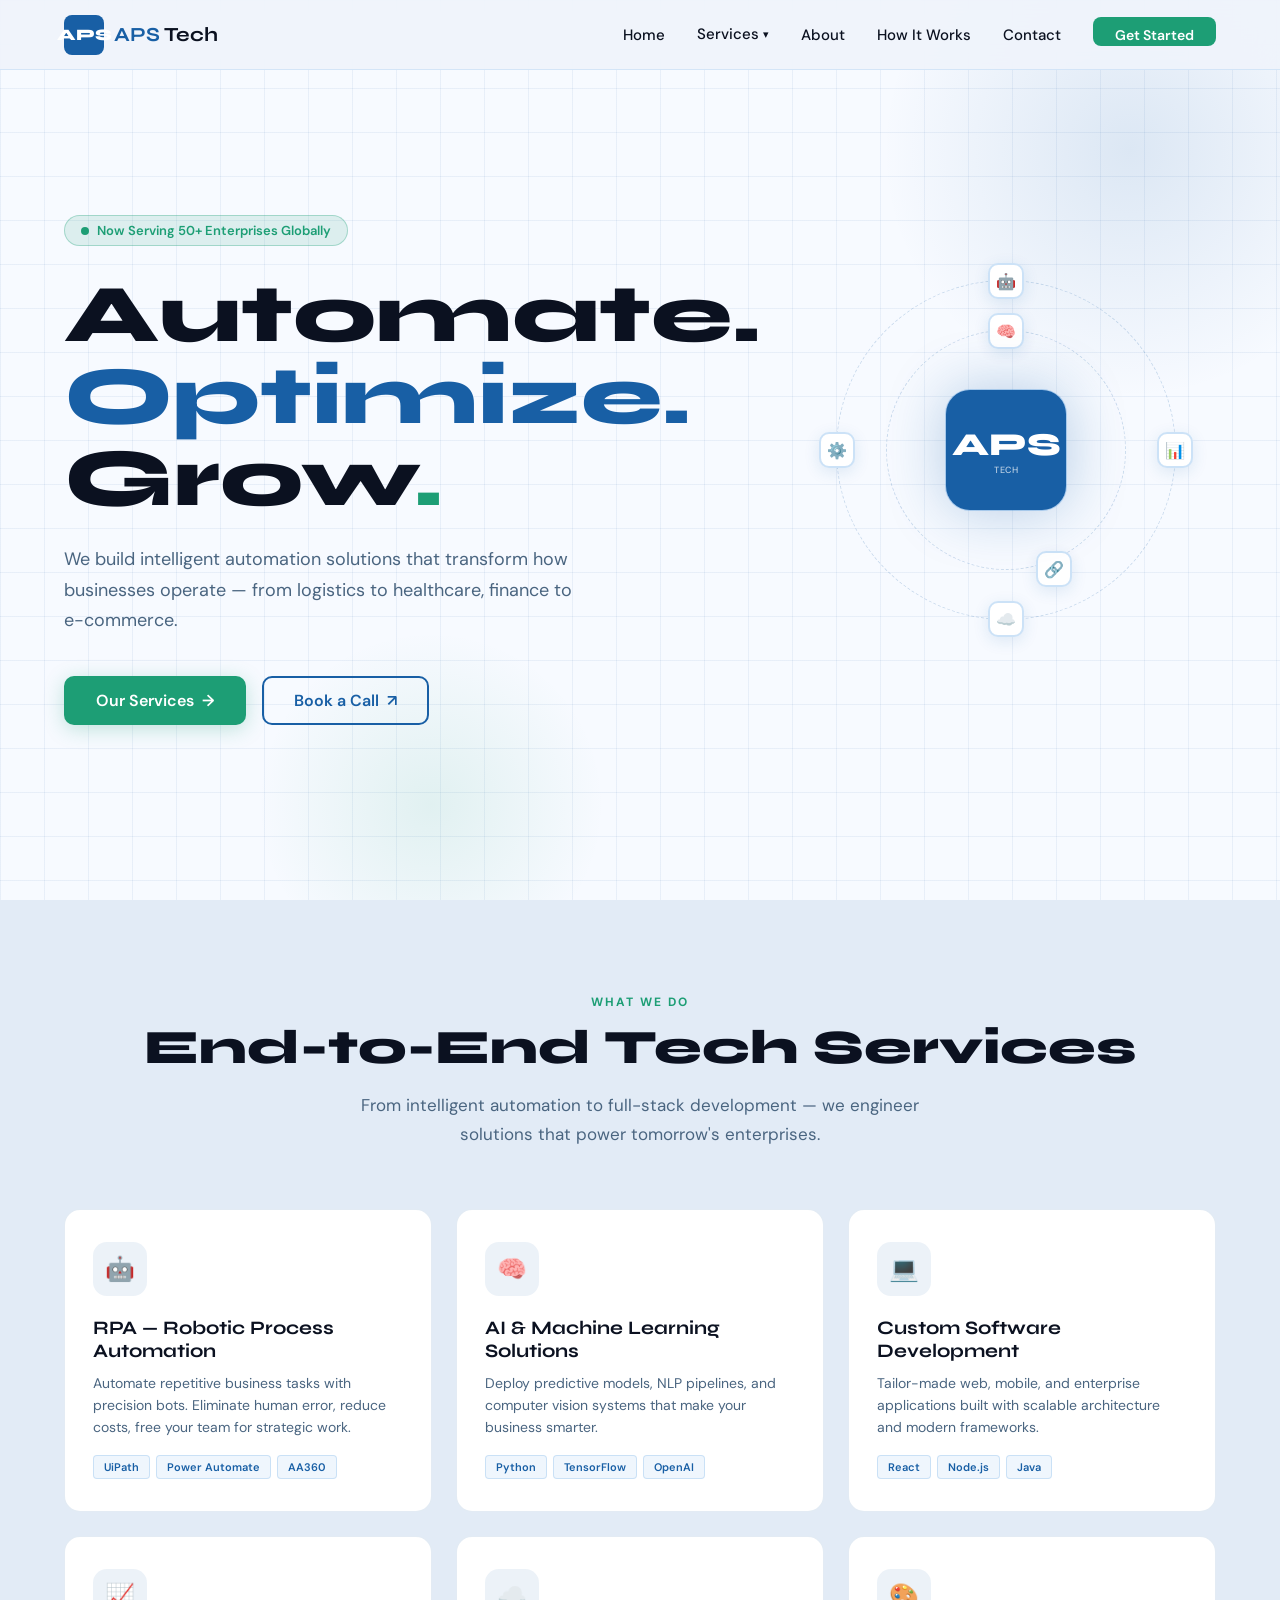
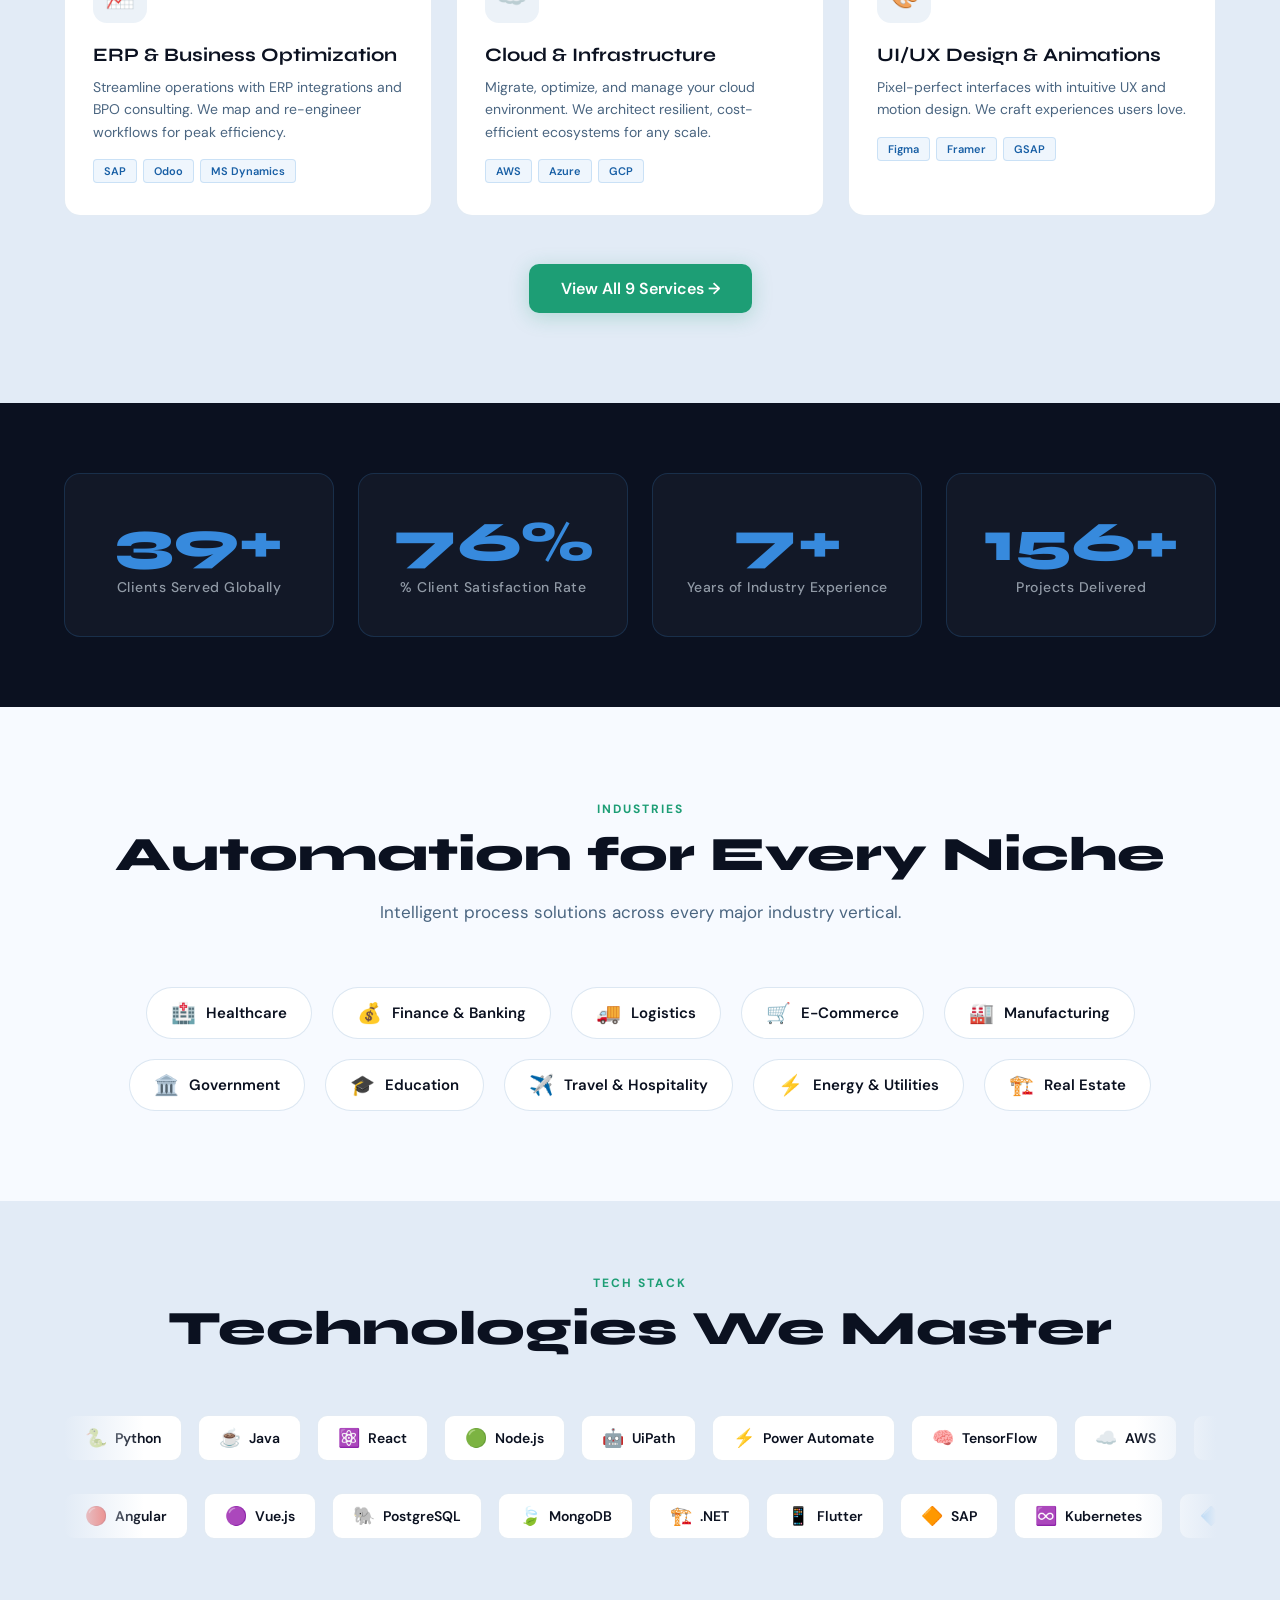
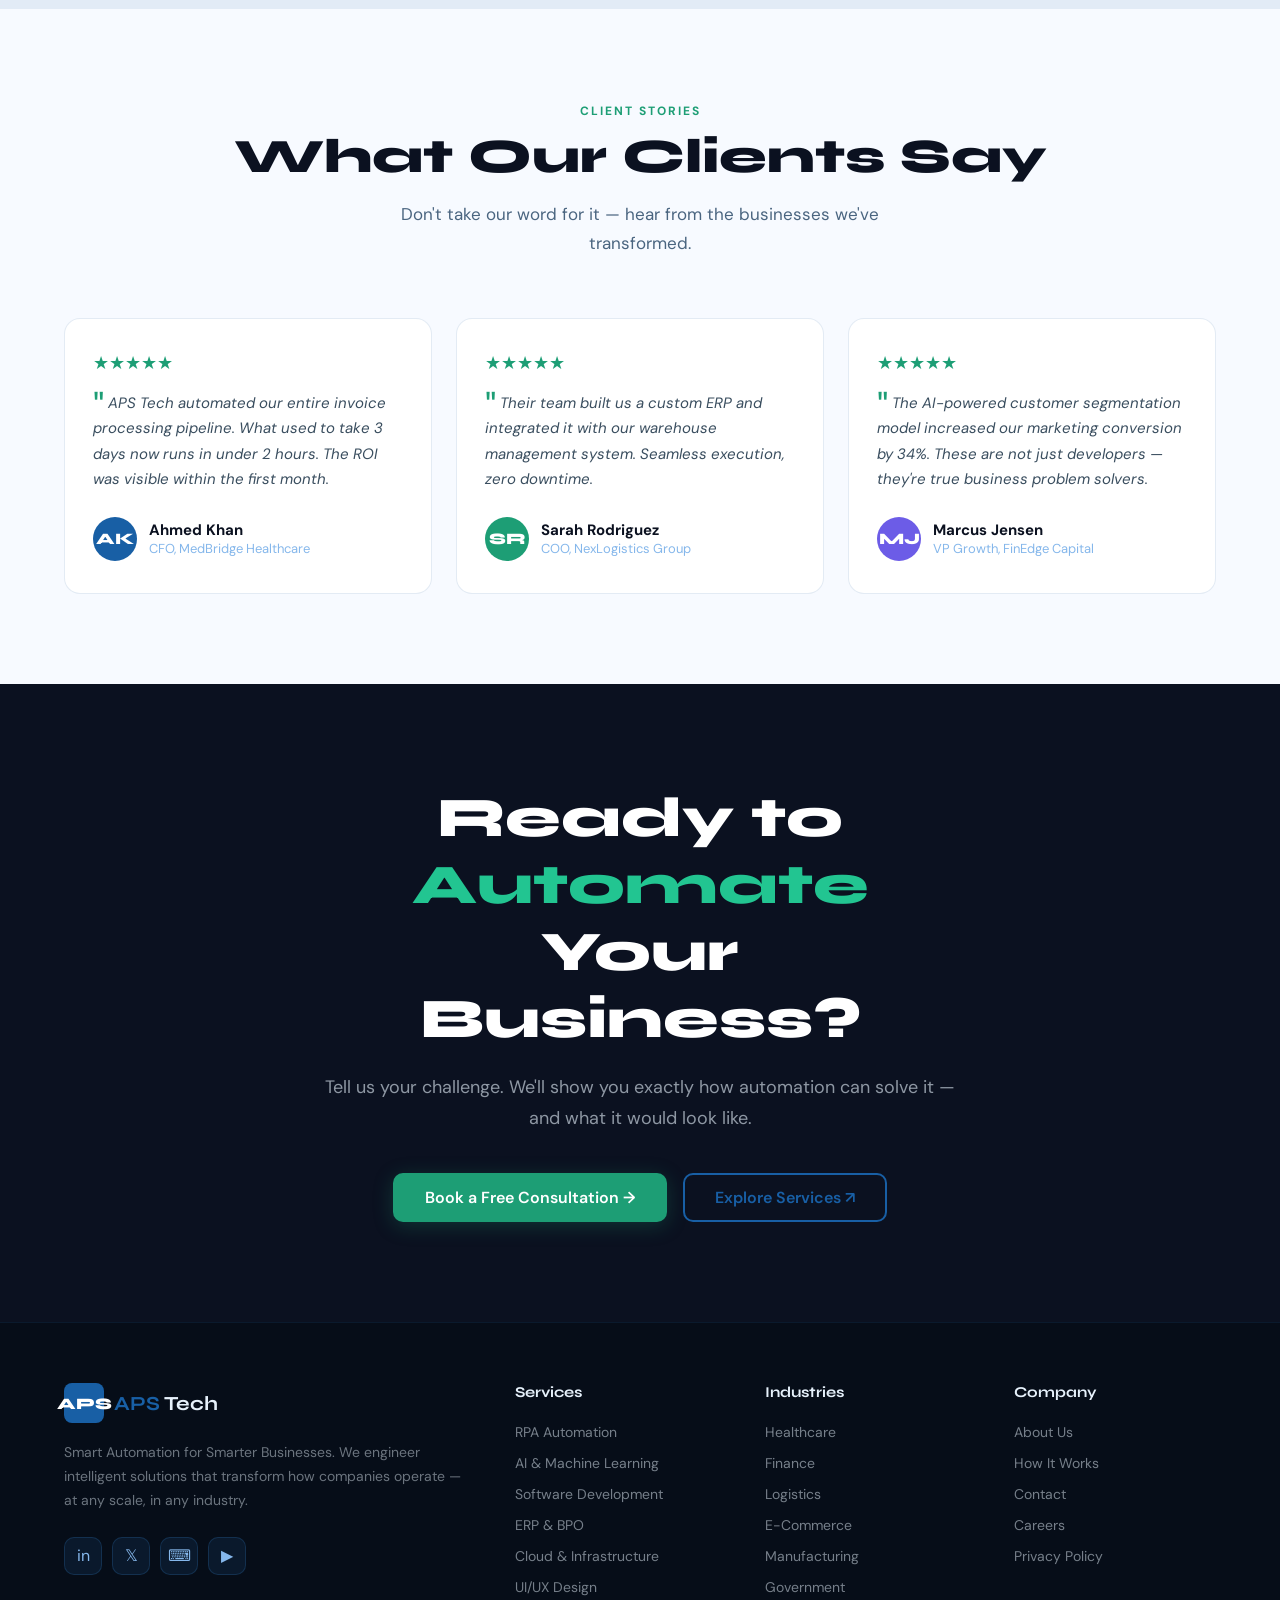
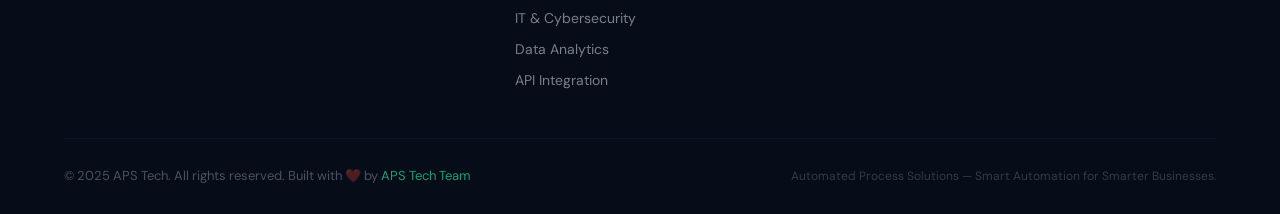
==== index.html @ 6a46b892 "Initial website upload" ====
<!DOCTYPE html>
<html lang="en">
<head>
  <meta charset="UTF-8">
  <link rel="icon" type="image/svg+xml" href="favicon.svg">
  <link rel="alternate icon" type="image/x-icon" href="favicon.ico">
  <meta name="viewport" content="width=device-width, initial-scale=1.0">
  <title>APS Tech — Automated Process Solutions</title>
  <link rel="stylesheet" href="assets/css/global.css">
  <style>
    /* ===== HOME-SPECIFIC STYLES ===== */
    #home {
      min-height: 100vh;
      display: flex; align-items: center;
      padding: 100px 5% 60px;
      position: relative; overflow: hidden;
      background: var(--bg3);
    }
    .hero-grid-bg {
      position: absolute; inset: 0;
      background-image:
        linear-gradient(rgba(24,95,165,0.07) 1px, transparent 1px),
        linear-gradient(90deg, rgba(24,95,165,0.07) 1px, transparent 1px);
      background-size: 44px 44px;
      animation: gridShift 20s linear infinite;
    }
    @keyframes gridShift {
      0% { background-position: 0 0; }
      100% { background-position: 44px 44px; }
    }
    .hero-glow {
      position: absolute; width: 500px; height: 500px; border-radius: 50%;
      background: radial-gradient(circle, rgba(24,95,165,0.12) 0%, transparent 70%);
      top: -100px; right: -100px;
      animation: glowPulse 5s ease-in-out infinite;
    }
    .hero-glow2 {
      position: absolute; width: 350px; height: 350px; border-radius: 50%;
      background: radial-gradient(circle, rgba(29,158,117,0.1) 0%, transparent 70%);
      bottom: -80px; left: 20%;
      animation: glowPulse 7s ease-in-out infinite reverse;
    }
    @keyframes glowPulse {
      0%, 100% { opacity: 0.6; transform: scale(1); }
      50% { opacity: 1; transform: scale(1.1); }
    }
    .hero-content { position: relative; z-index: 2; max-width: 680px; }
    .hero-badge {
      display: inline-flex; align-items: center; gap: 8px;
      background: rgba(29,158,117,0.12);
      border: 1px solid rgba(29,158,117,0.3);
      color: var(--green); padding: 6px 16px; border-radius: 50px;
      font-size: 13px; font-weight: 600; margin-bottom: 28px;
      animation: fadeUp 0.6s ease both;
    }
    .hero-badge::before {
      content: ''; width: 8px; height: 8px;
      background: var(--green); border-radius: 50%;
      animation: blink 1.5s ease-in-out infinite;
    }
    @keyframes blink { 0%,100%{opacity:1} 50%{opacity:0.3} }
    .hero-title {
      font-family: var(--font-head);
      font-size: clamp(44px, 7vw, 82px);
      font-weight: 800; line-height: 1.0;
      color: var(--navy); margin-bottom: 24px;
      animation: fadeUp 0.7s 0.1s ease both;
    }
    .hero-title .accent { color: var(--blue); }
    .hero-title .dot { color: var(--green); }
    .hero-sub {
      font-size: 18px; color: #4A6580;
      line-height: 1.7; max-width: 520px;
      margin-bottom: 40px;
      animation: fadeUp 0.7s 0.2s ease both;
    }
    .hero-btns {
      display: flex; gap: 16px; flex-wrap: wrap;
      animation: fadeUp 0.7s 0.3s ease both;
    }
    @keyframes fadeUp { from { opacity:0; transform:translateY(20px); } to { opacity:1; transform:translateY(0); } }

    /* Hero visual */
    .hero-visual {
      position: absolute; right: 5%; top: 50%; transform: translateY(-50%);
      width: 420px; height: 420px;
      display: flex; align-items: center; justify-content: center; z-index: 2;
    }
    .orbit-ring {
      position: absolute; border-radius: 50%;
      border: 1px dashed rgba(24,95,165,0.2);
      animation: spin 20s linear infinite;
    }
    @keyframes spin { to { transform: rotate(360deg); } }
    .orbit-dot {
      position: absolute; width: 36px; height: 36px;
      background: #fff; border: 2px solid var(--card-border);
      border-radius: 10px; display: flex; align-items: center; justify-content: center;
      font-size: 16px; box-shadow: 0 4px 16px rgba(24,95,165,0.12);
    }
    .hero-center-box {
      width: 120px; height: 120px; background: var(--blue);
      border-radius: 24px;
      display: flex; flex-direction: column; align-items: center; justify-content: center;
      box-shadow: 0 0 60px rgba(24,95,165,0.3), 0 0 0 1px rgba(55,138,221,0.3);
      z-index: 10; animation: float 4s ease-in-out infinite;
    }
    @keyframes float { 0%,100%{transform:translateY(0)} 50%{transform:translateY(-10px)} }
    .hero-center-box .logo-initials { font-family: var(--font-head); font-size: 32px; font-weight: 800; color: #fff; }
    .hero-center-box .logo-tagline { font-size: 9px; color: rgba(255,255,255,0.7); font-weight: 500; letter-spacing: 0.5px; }

    /* Services preview */
    #services-preview { background: var(--bg2); }
    .services-grid {
      display: grid; grid-template-columns: repeat(auto-fit, minmax(280px, 1fr)); gap: 24px;
    }
    .service-card {
      background: #fff; border: 1px solid rgba(24,95,165,0.12);
      border-radius: 16px; padding: 32px 28px;
      position: relative; overflow: hidden; cursor: pointer;
      transition: transform 0.3s, box-shadow 0.3s, border-color 0.3s;
      text-decoration: none; display: block;
    }
    .service-card::before {
      content: ''; position: absolute;
      bottom: 0; left: 0; right: 0; height: 3px;
      background: var(--green); transform: scaleX(0); transform-origin: left;
      transition: transform 0.4s ease;
    }
    .service-card:hover { transform: translateY(-6px); box-shadow: 0 20px 50px rgba(24,95,165,0.12); border-color: rgba(24,95,165,0.3); }
    .service-card:hover::before { transform: scaleX(1); }
    .service-card:hover .svc-icon { background: rgba(29,158,117,0.12); color: var(--green); }
    .svc-icon {
      width: 54px; height: 54px; background: rgba(24,95,165,0.08);
      border-radius: 14px; display: flex; align-items: center; justify-content: center;
      font-size: 24px; color: var(--blue); margin-bottom: 20px;
      transition: background 0.3s, color 0.3s;
    }
    .service-card h3 { font-family: var(--font-head); font-size: 19px; font-weight: 700; color: var(--navy); margin-bottom: 10px; }
    .service-card p { font-size: 14px; color: #4A6580; line-height: 1.6; }
    .svc-tools { display: flex; flex-wrap: wrap; gap: 6px; margin-top: 16px; }
    .svc-tool {
      font-size: 11px; font-weight: 600;
      background: rgba(55,138,221,0.08); color: var(--blue);
      padding: 4px 10px; border-radius: 4px; border: 1px solid rgba(55,138,221,0.2);
    }
    .view-all-wrap { text-align: center; margin-top: 48px; }

    /* Stats */
    #stats { background: var(--navy); padding: 70px 5%; }
    .stats-grid { display: grid; grid-template-columns: repeat(4, 1fr); gap: 24px; }
    .stat-box {
      text-align: center; padding: 40px 24px;
      border: 1px solid rgba(55,138,221,0.2); border-radius: 16px;
      background: rgba(255,255,255,0.03);
      transition: border-color 0.3s, background 0.3s, transform 0.3s;
    }
    .stat-box:hover { border-color: rgba(55,138,221,0.5); background: rgba(55,138,221,0.05); transform: translateY(-4px); }
    .stat-num { font-family: var(--font-head); font-size: 56px; font-weight: 800; color: var(--electric); line-height: 1; margin-bottom: 8px; }
    .stat-label { font-size: 14px; font-weight: 500; color: rgba(230,241,251,0.6); letter-spacing: 0.5px; }

    /* Industries */
    #industries { background: var(--bg3); }
    .industries-row { display: flex; gap: 20px; flex-wrap: wrap; justify-content: center; }
    .industry-chip {
      display: flex; align-items: center; gap: 10px;
      background: #fff; border: 1px solid rgba(24,95,165,0.15);
      border-radius: 50px; padding: 12px 24px;
      font-weight: 600; font-size: 15px; color: var(--navy);
      transition: all 0.25s; cursor: pointer;
    }
    .industry-chip:hover { background: var(--green); color: #fff; border-color: var(--green); transform: translateY(-3px); box-shadow: 0 8px 24px rgba(29,158,117,0.25); }
    .industry-chip .ich-icon { font-size: 20px; }

    /* Tech Marquee */
    #technologies { background: var(--bg2); padding-top: 70px; padding-bottom: 70px; }
    .tech-marquee-wrap { overflow: hidden; position: relative; }
    .tech-marquee-wrap::before, .tech-marquee-wrap::after {
      content: ''; position: absolute; top: 0; bottom: 0; width: 80px; z-index: 2;
    }
    .tech-marquee-wrap::before { left: 0; background: linear-gradient(to right, var(--bg2), transparent); }
    .tech-marquee-wrap::after { right: 0; background: linear-gradient(to left, var(--bg2), transparent); }
    .tech-marquee { display: flex; gap: 16px; animation: marquee 28s linear infinite; width: max-content; }
    .tech-marquee.reverse { animation-direction: reverse; margin-top: 16px; }
    @keyframes marquee { to { transform: translateX(-50%); } }
    .tech-chip {
      display: flex; align-items: center; gap: 8px; background: #fff;
      border: 1px solid rgba(24,95,165,0.12); border-radius: 10px; padding: 10px 20px;
      white-space: nowrap; font-size: 14px; font-weight: 600; color: var(--navy);
    }
    .tech-chip:hover { border-color: var(--green); }
    .tech-chip .tc-icon { font-size: 18px; }

    /* Testimonials */
    #testimonials { background: var(--bg3); }
    .testimonials-grid { display: grid; grid-template-columns: repeat(3, 1fr); gap: 24px; }
    .testi-card {
      background: #fff; border: 1px solid rgba(24,95,165,0.12);
      border-radius: 16px; padding: 32px 28px;
      transition: transform 0.3s, box-shadow 0.3s;
    }
    .testi-card:hover { transform: translateY(-6px); box-shadow: 0 20px 50px rgba(24,95,165,0.10); border-color: rgba(29,158,117,0.3); }
    .stars { color: var(--green); font-size: 18px; margin-bottom: 16px; }
    .testi-quote { font-size: 15px; color: #3A4E5F; line-height: 1.7; font-style: italic; margin-bottom: 24px; }
    .testi-quote::before { content: '"'; font-size: 40px; color: var(--green); line-height: 0; vertical-align: -14px; margin-right: 4px; font-style: normal; }
    .testi-author { display: flex; align-items: center; gap: 12px; }
    .testi-avatar { width: 44px; height: 44px; border-radius: 50%; display: flex; align-items: center; justify-content: center; font-family: var(--font-head); font-weight: 800; font-size: 16px; color: #fff; }
    .av1 { background: var(--blue); } .av2 { background: var(--green); } .av3 { background: #6C5CE7; }
    .testi-name { font-weight: 700; font-size: 15px; color: var(--navy); }
    .testi-role { font-size: 13px; color: var(--muted); }

    /* CTA */
    #cta { background: var(--navy); text-align: center; padding: 100px 5%; }
    .cta-inner { max-width: 640px; margin: 0 auto; }
    .cta-inner h2 { font-family: var(--font-head); font-size: clamp(32px, 5vw, 56px); font-weight: 800; color: #fff; margin-bottom: 20px; }
    .cta-inner h2 span { color: var(--green-light); }
    .cta-inner p { font-size: 18px; color: rgba(230,241,251,0.6); margin-bottom: 40px; line-height: 1.7; }
    .cta-btns { display: flex; gap: 16px; justify-content: center; flex-wrap: wrap; }

    @media (max-width: 1100px) { .hero-visual { display: none; } .stats-grid { grid-template-columns: repeat(2, 1fr); } }
    @media (max-width: 900px) { .testimonials-grid { grid-template-columns: 1fr; } }
    @media (max-width: 480px) { .stats-grid { grid-template-columns: 1fr; } }
  </style>
</head>
<body>

<div id="nav-placeholder"></div>

<!-- HERO -->
<section id="home">
  <div class="hero-grid-bg"></div>
  <div class="hero-glow"></div>
  <div class="hero-glow2"></div>
  <div class="hero-content">
    <div class="hero-badge">Now Serving 50+ Enterprises Globally</div>
    <h1 class="hero-title">Automate.<br><span class="accent">Optimize.</span><br>Grow<span class="dot">.</span></h1>
    <p class="hero-sub">We build intelligent automation solutions that transform how businesses operate — from logistics to healthcare, finance to e-commerce.</p>
    <div class="hero-btns">
      <a href="/pages/services.html" class="btn-primary">Our Services <span>→</span></a>
      <a href="/pages/contact.html" class="btn-outline">Book a Call <span>↗</span></a>
    </div>
  </div>
  <div class="hero-visual">
    <div class="orbit-ring" style="width:340px;height:340px;">
      <div class="orbit-dot" style="top:-18px;left:50%;transform:translateX(-50%)">🤖</div>
      <div class="orbit-dot" style="bottom:-18px;left:50%;transform:translateX(-50%)">☁️</div>
      <div class="orbit-dot" style="left:-18px;top:50%;transform:translateY(-50%)">⚙️</div>
      <div class="orbit-dot" style="right:-18px;top:50%;transform:translateY(-50%)">📊</div>
    </div>
    <div class="orbit-ring" style="width:240px;height:240px;animation-direction:reverse;animation-duration:12s;">
      <div class="orbit-dot" style="top:-18px;left:50%;transform:translateX(-50%)">🧠</div>
      <div class="orbit-dot" style="bottom:-18px;right:30%;transform:translateX(50%)">🔗</div>
    </div>
    <div class="hero-center-box">
      <span class="logo-initials">APS</span>
      <span class="logo-tagline">TECH</span>
    </div>
  </div>
</section>

<!-- SERVICES PREVIEW -->
<section id="services-preview">
  <div class="section-header center reveal">
    <span class="section-label">What We Do</span>
    <h2 class="section-title">End-to-End Tech Services</h2>
    <p class="section-sub">From intelligent automation to full-stack development — we engineer solutions that power tomorrow's enterprises.</p>
  </div>
  <div class="services-grid">
    <a href="/pages/services.html#rpa" class="service-card reveal">
      <div class="svc-icon">🤖</div>
      <h3>RPA — Robotic Process Automation</h3>
      <p>Automate repetitive business tasks with precision bots. Eliminate human error, reduce costs, free your team for strategic work.</p>
      <div class="svc-tools"><span class="svc-tool">UiPath</span><span class="svc-tool">Power Automate</span><span class="svc-tool">AA360</span></div>
    </a>
    <a href="/pages/services.html#ai" class="service-card reveal">
      <div class="svc-icon">🧠</div>
      <h3>AI & Machine Learning Solutions</h3>
      <p>Deploy predictive models, NLP pipelines, and computer vision systems that make your business smarter.</p>
      <div class="svc-tools"><span class="svc-tool">Python</span><span class="svc-tool">TensorFlow</span><span class="svc-tool">OpenAI</span></div>
    </a>
    <a href="/pages/services.html#software" class="service-card reveal">
      <div class="svc-icon">💻</div>
      <h3>Custom Software Development</h3>
      <p>Tailor-made web, mobile, and enterprise applications built with scalable architecture and modern frameworks.</p>
      <div class="svc-tools"><span class="svc-tool">React</span><span class="svc-tool">Node.js</span><span class="svc-tool">Java</span></div>
    </a>
    <a href="/pages/services.html#erp" class="service-card reveal">
      <div class="svc-icon">📈</div>
      <h3>ERP & Business Optimization</h3>
      <p>Streamline operations with ERP integrations and BPO consulting. We map and re-engineer workflows for peak efficiency.</p>
      <div class="svc-tools"><span class="svc-tool">SAP</span><span class="svc-tool">Odoo</span><span class="svc-tool">MS Dynamics</span></div>
    </a>
    <a href="/pages/services.html#cloud" class="service-card reveal">
      <div class="svc-icon">☁️</div>
      <h3>Cloud & Infrastructure</h3>
      <p>Migrate, optimize, and manage your cloud environment. We architect resilient, cost-efficient ecosystems for any scale.</p>
      <div class="svc-tools"><span class="svc-tool">AWS</span><span class="svc-tool">Azure</span><span class="svc-tool">GCP</span></div>
    </a>
    <a href="/pages/services.html#uiux" class="service-card reveal">
      <div class="svc-icon">🎨</div>
      <h3>UI/UX Design & Animations</h3>
      <p>Pixel-perfect interfaces with intuitive UX and motion design. We craft experiences users love.</p>
      <div class="svc-tools"><span class="svc-tool">Figma</span><span class="svc-tool">Framer</span><span class="svc-tool">GSAP</span></div>
    </a>
  </div>
  <div class="view-all-wrap reveal">
    <a href="/pages/services.html" class="btn-primary">View All 9 Services →</a>
  </div>
</section>

<!-- STATS -->
<section id="stats">
  <div class="stats-grid">
    <div class="stat-box reveal"><div class="stat-num" data-target="50">0</div><div class="stat-label">Clients Served Globally</div></div>
    <div class="stat-box reveal"><div class="stat-num" data-target="98">0</div><div class="stat-label">% Client Satisfaction Rate</div></div>
    <div class="stat-box reveal"><div class="stat-num" data-target="10">0</div><div class="stat-label">Years of Industry Experience</div></div>
    <div class="stat-box reveal"><div class="stat-num" data-target="200">0</div><div class="stat-label">Projects Delivered</div></div>
  </div>
</section>

<!-- INDUSTRIES -->
<section id="industries">
  <div class="section-header center reveal">
    <span class="section-label">Industries</span>
    <h2 class="section-title">Automation for Every Niche</h2>
    <p class="section-sub">Intelligent process solutions across every major industry vertical.</p>
  </div>
  <div class="industries-row reveal">
    <div class="industry-chip"><span class="ich-icon">🏥</span> Healthcare</div>
    <div class="industry-chip"><span class="ich-icon">💰</span> Finance & Banking</div>
    <div class="industry-chip"><span class="ich-icon">🚚</span> Logistics</div>
    <div class="industry-chip"><span class="ich-icon">🛒</span> E-Commerce</div>
    <div class="industry-chip"><span class="ich-icon">🏭</span> Manufacturing</div>
    <div class="industry-chip"><span class="ich-icon">🏛️</span> Government</div>
    <div class="industry-chip"><span class="ich-icon">🎓</span> Education</div>
    <div class="industry-chip"><span class="ich-icon">✈️</span> Travel & Hospitality</div>
    <div class="industry-chip"><span class="ich-icon">⚡</span> Energy & Utilities</div>
    <div class="industry-chip"><span class="ich-icon">🏗️</span> Real Estate</div>
  </div>
</section>

<!-- TECH MARQUEE -->
<section id="technologies">
  <div class="section-header center reveal">
    <span class="section-label">Tech Stack</span>
    <h2 class="section-title">Technologies We Master</h2>
  </div>
  <div class="tech-marquee-wrap">
    <div class="tech-marquee">
      <div class="tech-chip"><span class="tc-icon">🐍</span> Python</div><div class="tech-chip"><span class="tc-icon">☕</span> Java</div><div class="tech-chip"><span class="tc-icon">⚛️</span> React</div><div class="tech-chip"><span class="tc-icon">🟢</span> Node.js</div><div class="tech-chip"><span class="tc-icon">🤖</span> UiPath</div><div class="tech-chip"><span class="tc-icon">⚡</span> Power Automate</div><div class="tech-chip"><span class="tc-icon">🧠</span> TensorFlow</div><div class="tech-chip"><span class="tc-icon">☁️</span> AWS</div><div class="tech-chip"><span class="tc-icon">🔵</span> Azure</div><div class="tech-chip"><span class="tc-icon">🐳</span> Docker</div><div class="tech-chip"><span class="tc-icon">🔷</span> TypeScript</div><div class="tech-chip"><span class="tc-icon">📊</span> Power BI</div>
      <div class="tech-chip"><span class="tc-icon">🐍</span> Python</div><div class="tech-chip"><span class="tc-icon">☕</span> Java</div><div class="tech-chip"><span class="tc-icon">⚛️</span> React</div><div class="tech-chip"><span class="tc-icon">🟢</span> Node.js</div><div class="tech-chip"><span class="tc-icon">🤖</span> UiPath</div><div class="tech-chip"><span class="tc-icon">⚡</span> Power Automate</div><div class="tech-chip"><span class="tc-icon">🧠</span> TensorFlow</div><div class="tech-chip"><span class="tc-icon">☁️</span> AWS</div><div class="tech-chip"><span class="tc-icon">🔵</span> Azure</div><div class="tech-chip"><span class="tc-icon">🐳</span> Docker</div><div class="tech-chip"><span class="tc-icon">🔷</span> TypeScript</div><div class="tech-chip"><span class="tc-icon">📊</span> Power BI</div>
    </div>
  </div>
  <div class="tech-marquee-wrap" style="margin-top:16px">
    <div class="tech-marquee reverse">
      <div class="tech-chip"><span class="tc-icon">🔴</span> Angular</div><div class="tech-chip"><span class="tc-icon">🟣</span> Vue.js</div><div class="tech-chip"><span class="tc-icon">🐘</span> PostgreSQL</div><div class="tech-chip"><span class="tc-icon">🍃</span> MongoDB</div><div class="tech-chip"><span class="tc-icon">🏗️</span> .NET</div><div class="tech-chip"><span class="tc-icon">📱</span> Flutter</div><div class="tech-chip"><span class="tc-icon">🔶</span> SAP</div><div class="tech-chip"><span class="tc-icon">♾️</span> Kubernetes</div><div class="tech-chip"><span class="tc-icon">🔷</span> GraphQL</div><div class="tech-chip"><span class="tc-icon">🐙</span> GitHub Actions</div><div class="tech-chip"><span class="tc-icon">🎨</span> Figma</div><div class="tech-chip"><span class="tc-icon">🌩️</span> GCP</div>
      <div class="tech-chip"><span class="tc-icon">🔴</span> Angular</div><div class="tech-chip"><span class="tc-icon">🟣</span> Vue.js</div><div class="tech-chip"><span class="tc-icon">🐘</span> PostgreSQL</div><div class="tech-chip"><span class="tc-icon">🍃</span> MongoDB</div><div class="tech-chip"><span class="tc-icon">🏗️</span> .NET</div><div class="tech-chip"><span class="tc-icon">📱</span> Flutter</div><div class="tech-chip"><span class="tc-icon">🔶</span> SAP</div><div class="tech-chip"><span class="tc-icon">♾️</span> Kubernetes</div><div class="tech-chip"><span class="tc-icon">🔷</span> GraphQL</div><div class="tech-chip"><span class="tc-icon">🐙</span> GitHub Actions</div><div class="tech-chip"><span class="tc-icon">🎨</span> Figma</div><div class="tech-chip"><span class="tc-icon">🌩️</span> GCP</div>
    </div>
  </div>
</section>

<!-- TESTIMONIALS -->
<section id="testimonials">
  <div class="section-header center reveal">
    <span class="section-label">Client Stories</span>
    <h2 class="section-title">What Our Clients Say</h2>
    <p class="section-sub">Don't take our word for it — hear from the businesses we've transformed.</p>
  </div>
  <div class="testimonials-grid">
    <div class="testi-card reveal">
      <div class="stars">★★★★★</div>
      <p class="testi-quote">APS Tech automated our entire invoice processing pipeline. What used to take 3 days now runs in under 2 hours. The ROI was visible within the first month.</p>
      <div class="testi-author"><div class="testi-avatar av1">AK</div><div><div class="testi-name">Ahmed Khan</div><div class="testi-role">CFO, MedBridge Healthcare</div></div></div>
    </div>
    <div class="testi-card reveal">
      <div class="stars">★★★★★</div>
      <p class="testi-quote">Their team built us a custom ERP and integrated it with our warehouse management system. Seamless execution, zero downtime.</p>
      <div class="testi-author"><div class="testi-avatar av2">SR</div><div><div class="testi-name">Sarah Rodriguez</div><div class="testi-role">COO, NexLogistics Group</div></div></div>
    </div>
    <div class="testi-card reveal">
      <div class="stars">★★★★★</div>
      <p class="testi-quote">The AI-powered customer segmentation model increased our marketing conversion by 34%. These are not just developers — they're true business problem solvers.</p>
      <div class="testi-author"><div class="testi-avatar av3">MJ</div><div><div class="testi-name">Marcus Jensen</div><div class="testi-role">VP Growth, FinEdge Capital</div></div></div>
    </div>
  </div>
</section>

<!-- CTA -->
<section id="cta">
  <div class="cta-inner reveal">
    <h2>Ready to <span>Automate</span> Your Business?</h2>
    <p>Tell us your challenge. We'll show you exactly how automation can solve it — and what it would look like.</p>
    <div class="cta-btns">
      <a href="/pages/contact.html" class="btn-primary">Book a Free Consultation →</a>
      <a href="/pages/services.html" class="btn-outline">Explore Services ↗</a>
    </div>
  </div>
</section>

<div id="footer-placeholder"></div>
<script src="assets/js/components.js"></script>
</body>
</html>
---- assets/css/global.css ----
@import url('https://fonts.googleapis.com/css2?family=Syne:wght@400;600;700;800&family=DM+Sans:wght@300;400;500;600&display=swap');

:root {
  --bg: #EFF4FB;
  --bg2: #E2EBF6;
  --bg3: #F7FAFF;
  --navy: #0B1120;
  --blue: #185FA5;
  --electric: #378ADD;
  --green: #1D9E75;
  --green-light: #22C591;
  --white: #E6F1FB;
  --muted: #85B7EB;
  --dark-card: #0D1829;
  --card-border: rgba(55,138,221,0.25);
  --font-head: 'Syne', sans-serif;
  --font-body: 'DM Sans', sans-serif;
}

*, *::before, *::after { box-sizing: border-box; margin: 0; padding: 0; }
html { scroll-behavior: smooth; }
body {
  font-family: var(--font-body);
  background: var(--bg);
  color: var(--navy);
  overflow-x: hidden;
}

/* ===== NAVBAR ===== */
nav {
  position: fixed; top: 0; left: 0; right: 0; z-index: 1000;
  display: flex; align-items: center; justify-content: space-between;
  padding: 0 5%; height: 70px;
  background: rgba(239,244,251,0.92);
  backdrop-filter: blur(16px);
  border-bottom: 1px solid rgba(55,138,221,0.15);
  transition: box-shadow 0.3s;
}
nav.scrolled { box-shadow: 0 4px 32px rgba(24,95,165,0.1); }

.nav-logo {
  display: flex; align-items: center; gap: 10px; text-decoration: none;
}
.logo-box {
  width: 40px; height: 40px;
  background: var(--blue);
  border-radius: 8px;
  display: flex; align-items: center; justify-content: center;
  font-family: var(--font-head);
  font-weight: 800; font-size: 16px;
  color: #fff;
}
.logo-text {
  font-family: var(--font-head);
  font-weight: 700; font-size: 20px;
  color: var(--navy);
}
.logo-text span { color: var(--blue); }

.nav-links {
  display: flex; align-items: center; gap: 2rem; list-style: none;
}
.nav-links a {
  text-decoration: none; color: var(--navy);
  font-weight: 500; font-size: 15px;
  position: relative; padding-bottom: 2px;
  transition: color 0.2s;
}
.nav-links a::after {
  content: ''; position: absolute; bottom: 0; left: 0;
  width: 0; height: 2px;
  background: var(--green);
  transition: width 0.3s;
}
.nav-links a:hover { color: var(--blue); }
.nav-links a:hover::after { width: 100%; }
.nav-links a.active { color: var(--blue); }
.nav-links a.active::after { width: 100%; }

.btn-nav {
  background: var(--green) !important;
  color: #fff !important;
  padding: 9px 22px;
  border-radius: 8px;
  font-weight: 600 !important;
  font-size: 14px !important;
  transition: background 0.2s, transform 0.2s !important;
}
.btn-nav::after { display: none !important; }
.btn-nav:hover { background: var(--green-light) !important; transform: translateY(-1px); }

.hamburger { display: none; flex-direction: column; gap: 5px; cursor: pointer; }
.hamburger span { width: 26px; height: 2px; background: var(--navy); transition: all 0.3s; border-radius: 2px; }

.mobile-menu {
  display: none;
  position: fixed; top: 70px; left: 0; right: 0;
  background: rgba(239,244,251,0.98);
  backdrop-filter: blur(16px);
  padding: 24px 5%;
  z-index: 999;
  border-bottom: 1px solid rgba(24,95,165,0.1);
  flex-direction: column; gap: 16px;
}
.mobile-menu.open { display: flex; }
.mobile-menu a {
  text-decoration: none; color: var(--navy);
  font-weight: 600; font-size: 16px;
  padding: 8px 0;
  border-bottom: 1px solid rgba(24,95,165,0.08);
}
.mobile-menu a:last-child { border-bottom: none; }

/* ===== FOOTER ===== */
footer {
  background: #060D18;
  padding: 60px 5% 30px;
  border-top: 1px solid rgba(55,138,221,0.1);
}
.footer-top {
  display: grid; grid-template-columns: 2fr 1fr 1fr 1fr; gap: 48px;
  margin-bottom: 48px;
}
.footer-brand p {
  font-size: 14px; color: rgba(230,241,251,0.45); line-height: 1.7;
  margin: 14px 0 24px;
}
.footer-social { display: flex; gap: 10px; }
.soc-icon {
  width: 38px; height: 38px;
  background: rgba(55,138,221,0.1);
  border: 1px solid rgba(55,138,221,0.2);
  border-radius: 10px;
  display: flex; align-items: center; justify-content: center;
  font-size: 16px; color: var(--muted);
  cursor: pointer;
  transition: background 0.2s, color 0.2s, border-color 0.2s;
  text-decoration: none;
}
.soc-icon:hover { background: var(--green); color: #fff; border-color: var(--green); }

.footer-col h4 {
  font-family: var(--font-head);
  font-size: 15px; font-weight: 700;
  color: var(--white); margin-bottom: 20px;
}
.footer-col ul { list-style: none; display: flex; flex-direction: column; gap: 10px; }
.footer-col ul a { text-decoration: none; font-size: 14px; color: rgba(230,241,251,0.5); transition: color 0.2s; }
.footer-col ul a:hover { color: var(--green); }

.footer-bottom {
  border-top: 1px solid rgba(55,138,221,0.08);
  padding-top: 28px;
  display: flex; justify-content: space-between; align-items: center;
  flex-wrap: wrap; gap: 12px;
}
.footer-bottom p { font-size: 13px; color: rgba(230,241,251,0.3); }
.footer-bottom a { color: var(--green); text-decoration: none; }

/* ===== SHARED COMPONENTS ===== */
section { padding: 90px 5%; }
.section-label {
  display: inline-block;
  font-size: 12px; font-weight: 700;
  letter-spacing: 2px; text-transform: uppercase;
  color: var(--green); margin-bottom: 12px;
}
.section-title {
  font-family: var(--font-head);
  font-size: clamp(28px, 4vw, 48px);
  font-weight: 800; color: var(--navy);
  margin-bottom: 16px; line-height: 1.1;
}
.section-sub {
  font-size: 17px; color: #4A6580;
  line-height: 1.7; max-width: 560px;
}
.section-header { margin-bottom: 60px; }
.section-header.center { text-align: center; }
.section-header.center .section-sub { margin: 0 auto; }

.btn-primary {
  background: var(--green);
  color: #fff;
  padding: 14px 32px; border-radius: 10px;
  font-weight: 600; font-size: 16px;
  text-decoration: none;
  display: inline-flex; align-items: center; gap: 8px;
  transition: background 0.2s, transform 0.2s, box-shadow 0.2s;
  box-shadow: 0 4px 20px rgba(29,158,117,0.25);
}
.btn-primary:hover { background: var(--green-light); transform: translateY(-2px); box-shadow: 0 8px 30px rgba(29,158,117,0.35); }

.btn-outline {
  border: 2px solid var(--blue);
  color: var(--blue);
  padding: 12px 30px; border-radius: 10px;
  font-weight: 600; font-size: 16px;
  text-decoration: none;
  display: inline-flex; align-items: center; gap: 8px;
  transition: all 0.2s;
  background: transparent;
}
.btn-outline:hover { background: var(--blue); color: #fff; transform: translateY(-2px); }

/* Reveal animation */
.reveal { opacity: 0; transform: translateY(30px); transition: opacity 0.6s ease, transform 0.6s ease; }
.reveal.visible { opacity: 1; transform: translateY(0); }

/* Page hero banner (for inner pages) */
.page-hero {
  min-height: 340px;
  display: flex; align-items: center;
  padding: 120px 5% 60px;
  background: var(--navy);
  position: relative; overflow: hidden;
}
.page-hero-grid {
  position: absolute; inset: 0;
  background-image:
    linear-gradient(rgba(55,138,221,0.06) 1px, transparent 1px),
    linear-gradient(90deg, rgba(55,138,221,0.06) 1px, transparent 1px);
  background-size: 44px 44px;
}
.page-hero-glow {
  position: absolute; width: 400px; height: 400px; border-radius: 50%;
  background: radial-gradient(circle, rgba(29,158,117,0.15) 0%, transparent 70%);
  right: -80px; top: -80px;
}
.page-hero-content { position: relative; z-index: 2; }
.page-hero-badge {
  display: inline-flex; align-items: center; gap: 8px;
  background: rgba(29,158,117,0.15);
  border: 1px solid rgba(29,158,117,0.3);
  color: var(--green-light);
  padding: 6px 16px; border-radius: 50px;
  font-size: 13px; font-weight: 600;
  margin-bottom: 20px;
}
.page-hero h1 {
  font-family: var(--font-head);
  font-size: clamp(36px, 5vw, 64px);
  font-weight: 800; color: #fff;
  line-height: 1.05; margin-bottom: 16px;
}
.page-hero h1 span { color: var(--green-light); }
.page-hero p {
  font-size: 18px; color: rgba(230,241,251,0.65);
  max-width: 560px; line-height: 1.7;
}

/* Breadcrumb */
.breadcrumb {
  display: flex; align-items: center; gap: 8px;
  margin-bottom: 16px;
  font-size: 13px; color: rgba(230,241,251,0.4);
}
.breadcrumb a { color: var(--green-light); text-decoration: none; }
.breadcrumb a:hover { color: #fff; }

/* ===== RESPONSIVE ===== */
@media (max-width: 900px) {
  .footer-top { grid-template-columns: 1fr 1fr; }
}
@media (max-width: 768px) {
  .nav-links { display: none; }
  .hamburger { display: flex; }
  .footer-top { grid-template-columns: 1fr; }
}
@media (max-width: 480px) {
  section { padding: 60px 5%; }
}
/* ===== SERVICES DROPDOWN ===== */
.nav-has-dropdown { position: relative; }
.nav-has-dropdown > a { display: flex; align-items: center; gap: 4px; }
.dd-caret { font-size: 11px; transition: transform 0.3s; display: inline-block; }
.nav-has-dropdown:hover .dd-caret { transform: rotate(180deg); }

.nav-dropdown {
  position: absolute; top: calc(100% + 14px); left: 50%; transform: translateX(-50%);
  width: 620px;
  background: #fff;
  border-radius: 16px;
  box-shadow: 0 20px 60px rgba(11,17,32,0.15), 0 0 0 1px rgba(55,138,221,0.12);
  opacity: 0; visibility: hidden; pointer-events: none;
  transition: opacity 0.22s ease, transform 0.22s ease, visibility 0.22s;
  transform: translateX(-50%) translateY(8px);
  z-index: 2000;
}
.nav-has-dropdown:hover .nav-dropdown {
  opacity: 1; visibility: visible; pointer-events: all;
  transform: translateX(-50%) translateY(0);
}
/* little arrow tip */
.nav-dropdown::before {
  content: '';
  position: absolute; top: -7px; left: 50%; transform: translateX(-50%);
  border-left: 8px solid transparent;
  border-right: 8px solid transparent;
  border-bottom: 8px solid #fff;
}

.dd-grid {
  display: grid; grid-template-columns: 1fr 1fr 1fr;
  gap: 2px; padding: 16px;
}
.dd-item {
  display: flex; align-items: center; gap: 12px;
  padding: 12px 14px; border-radius: 10px;
  text-decoration: none; color: var(--navy);
  transition: background 0.18s;
}
.dd-item:hover { background: var(--bg); }
.dd-icon { font-size: 22px; flex-shrink: 0; width: 36px; text-align: center; }
.dd-text strong { display: block; font-size: 13px; font-weight: 700; color: var(--navy); line-height: 1.2; }
.dd-text small { font-size: 11px; color: #6B87A2; }
.dd-item:hover .dd-text strong { color: var(--blue); }

.dd-footer {
  border-top: 1px solid rgba(55,138,221,0.1);
  padding: 12px 20px;
  background: var(--bg3); border-radius: 0 0 16px 16px;
}
.dd-all {
  font-size: 13px; font-weight: 700;
  color: var(--green); text-decoration: none;
  transition: color 0.2s;
}
.dd-all:hover { color: var(--green-light); }

/* Mobile dropdown sub-group */
.mob-group { display: flex; flex-direction: column; }
.mob-group-title {
  font-weight: 700; font-size: 16px; color: var(--navy);
  padding: 8px 0;
  border-bottom: 1px solid rgba(24,95,165,0.08);
  cursor: pointer; user-select: none;
}
.mob-sub { display: none; flex-direction: column; padding-left: 12px; gap: 0; }
.mob-group.open .mob-sub { display: flex; }
.mob-sub-link {
  font-size: 14px !important; font-weight: 500 !important;
  color: #4A6580 !important;
  padding: 7px 0 !important;
  border-bottom: 1px solid rgba(24,95,165,0.05) !important;
}
.mob-sub-link:hover { color: var(--blue) !important; }

/* ===== SERVICE DETAIL PAGE (individual service pages) ===== */
.svc-hero {
  background: var(--navy); padding: 130px 5% 70px;
  position: relative; overflow: hidden;
}
.svc-hero-grid {
  position: absolute; inset: 0;
  background-image:
    linear-gradient(rgba(55,138,221,0.06) 1px, transparent 1px),
    linear-gradient(90deg, rgba(55,138,221,0.06) 1px, transparent 1px);
  background-size: 44px 44px;
}
.svc-hero-glow {
  position: absolute; width: 500px; height: 500px; border-radius: 50%;
  background: radial-gradient(circle, rgba(29,158,117,0.12) 0%, transparent 70%);
  right: -100px; top: -100px; pointer-events: none;
}
.svc-hero-content { position: relative; z-index: 2; max-width: 700px; }
.svc-hero-badge {
  display: inline-flex; align-items: center; gap: 8px;
  background: rgba(29,158,117,0.15); border: 1px solid rgba(29,158,117,0.3);
  color: var(--green-light); padding: 6px 16px; border-radius: 50px;
  font-size: 13px; font-weight: 600; margin-bottom: 20px;
}
.svc-hero h1 {
  font-family: var(--font-head); font-size: clamp(36px,5vw,62px);
  font-weight: 800; color: #fff; line-height: 1.05; margin-bottom: 18px;
}
.svc-hero h1 span { color: var(--green-light); }
.svc-hero p {
  font-size: 18px; color: rgba(230,241,251,0.65);
  line-height: 1.7; margin-bottom: 32px;
}
.svc-hero-btns { display: flex; gap: 16px; flex-wrap: wrap; }

/* What we offer grid */
.offer-grid {
  display: grid; grid-template-columns: repeat(auto-fit, minmax(260px, 1fr));
  gap: 24px; margin-top: 20px;
}
.offer-card {
  background: #fff; border-radius: 16px;
  padding: 28px 26px;
  border: 1px solid rgba(55,138,221,0.15);
  transition: box-shadow 0.2s, transform 0.2s;
}
.offer-card:hover { box-shadow: 0 8px 32px rgba(24,95,165,0.1); transform: translateY(-3px); }
.offer-card-icon { font-size: 32px; margin-bottom: 14px; display: block; }
.offer-card h3 { font-family: var(--font-head); font-size: 17px; font-weight: 700; margin-bottom: 8px; color: var(--navy); }
.offer-card p { font-size: 14px; color: #5A7A96; line-height: 1.6; }

/* Process steps */
.process-steps { display: flex; flex-direction: column; gap: 0; margin-top: 20px; }
.process-step {
  display: grid; grid-template-columns: 64px 1fr;
  gap: 24px; padding: 32px 0;
  border-bottom: 1px solid rgba(55,138,221,0.1);
  align-items: start;
}
.process-step:last-child { border-bottom: none; }
.step-num {
  width: 52px; height: 52px; border-radius: 14px;
  background: var(--navy); color: var(--green-light);
  font-family: var(--font-head); font-weight: 800; font-size: 20px;
  display: flex; align-items: center; justify-content: center;
  flex-shrink: 0;
}
.step-body h3 { font-family: var(--font-head); font-size: 19px; font-weight: 700; color: var(--navy); margin-bottom: 8px; }
.step-body p { font-size: 15px; color: #5A7A96; line-height: 1.65; }

/* Tech stack pills */
.tech-pills { display: flex; flex-wrap: wrap; gap: 10px; margin-top: 20px; }
.tech-pill {
  background: var(--navy); color: var(--electric);
  border: 1px solid rgba(55,138,221,0.3);
  padding: 8px 18px; border-radius: 50px;
  font-size: 13px; font-weight: 700; letter-spacing: 0.5px;
}

/* Stats row */
.svc-stats {
  display: grid; grid-template-columns: repeat(auto-fit, minmax(160px,1fr));
  gap: 24px; margin-top: 20px;
}
.svc-stat {
  background: var(--navy); border-radius: 16px;
  padding: 28px 24px; text-align: center;
  border: 1px solid rgba(55,138,221,0.15);
}
.svc-stat-num {
  font-family: var(--font-head); font-size: 40px; font-weight: 800;
  color: var(--green-light); display: block; line-height: 1;
}
.svc-stat-label { font-size: 13px; color: rgba(230,241,251,0.5); margin-top: 6px; display: block; }

/* CTA band */
.svc-cta {
  background: var(--navy); border-radius: 24px;
  padding: 60px; text-align: center;
  position: relative; overflow: hidden;
  margin-top: 40px;
}
.svc-cta h2 { font-family: var(--font-head); font-size: clamp(26px,4vw,42px); font-weight: 800; color: #fff; margin-bottom: 14px; }
.svc-cta p { font-size: 17px; color: rgba(230,241,251,0.6); margin-bottom: 32px; }
.svc-cta-btns { display: flex; gap: 16px; justify-content: center; flex-wrap: wrap; }

/* Breadcrumb */
.svc-breadcrumb { display: flex; align-items: center; gap: 8px; margin-bottom: 16px; font-size: 13px; color: rgba(230,241,251,0.4); }
.svc-breadcrumb a { color: var(--green-light); text-decoration: none; }
.svc-breadcrumb a:hover { color: #fff; }
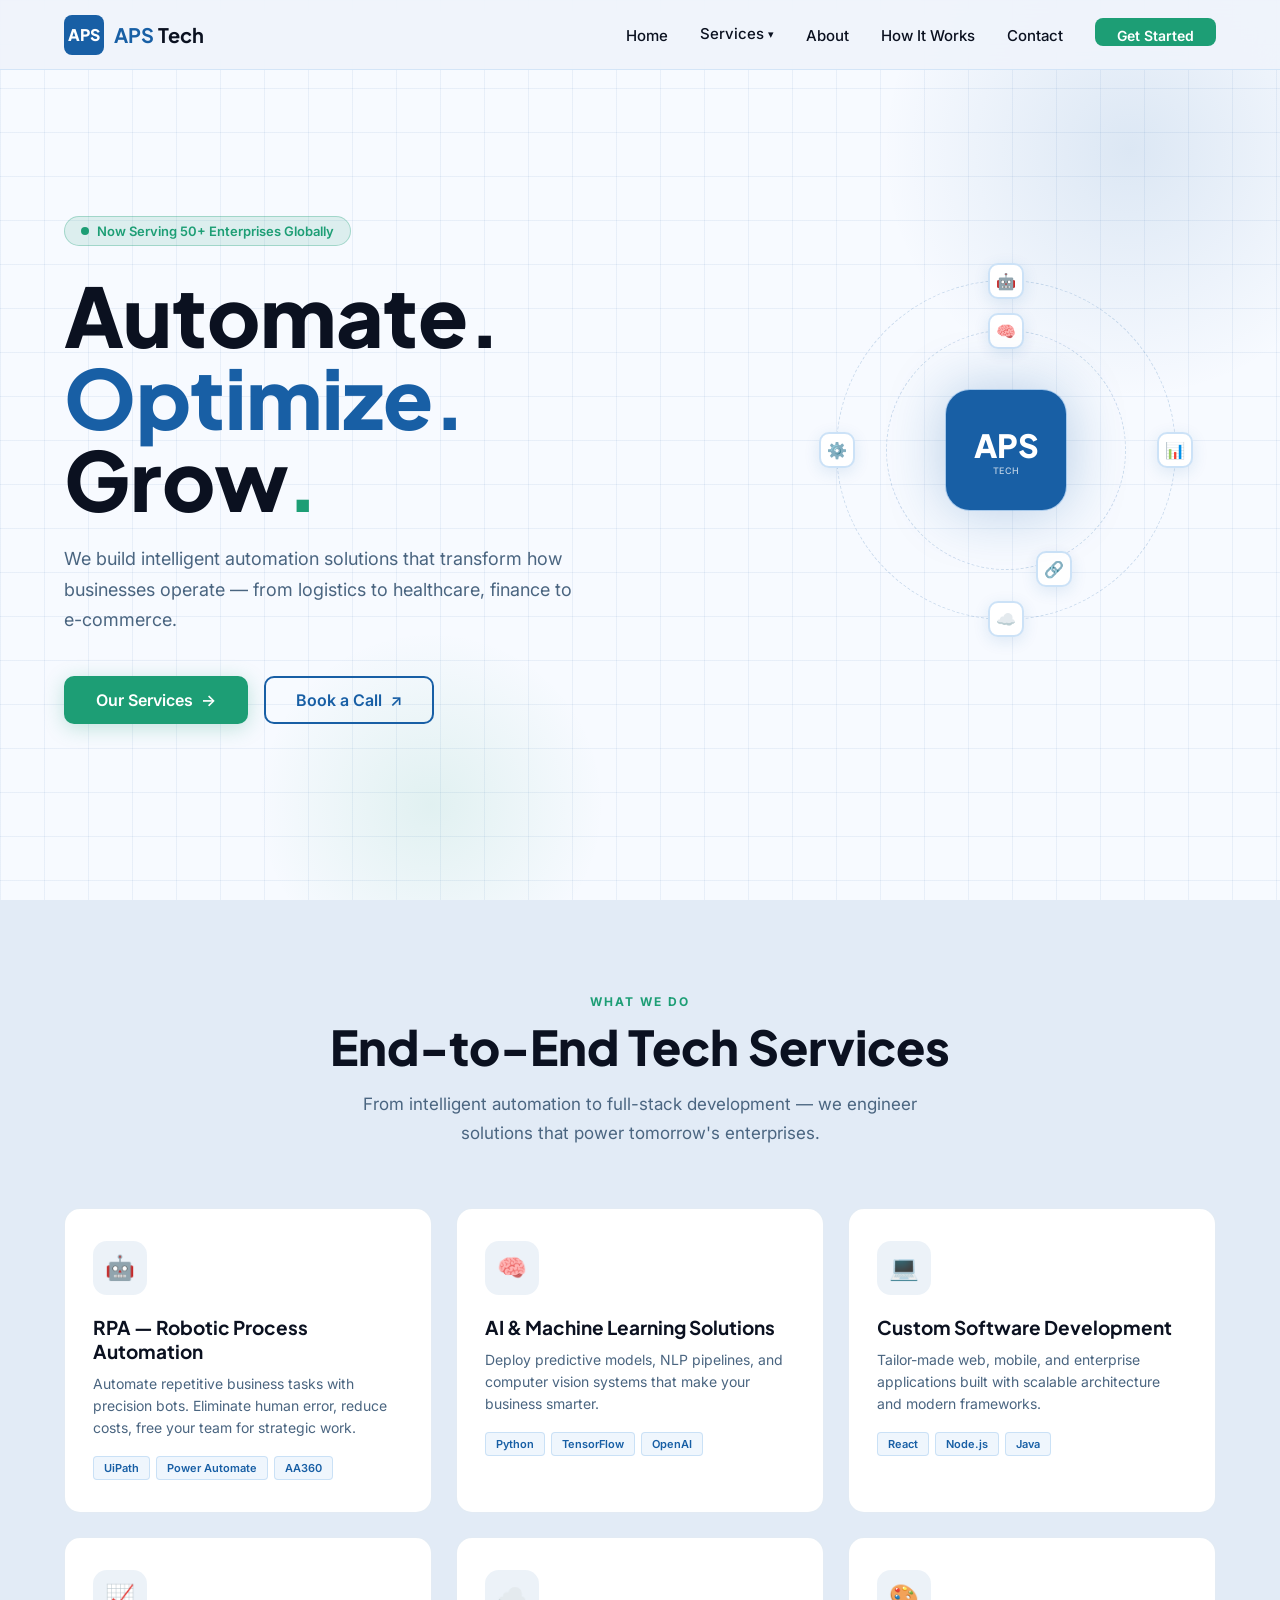
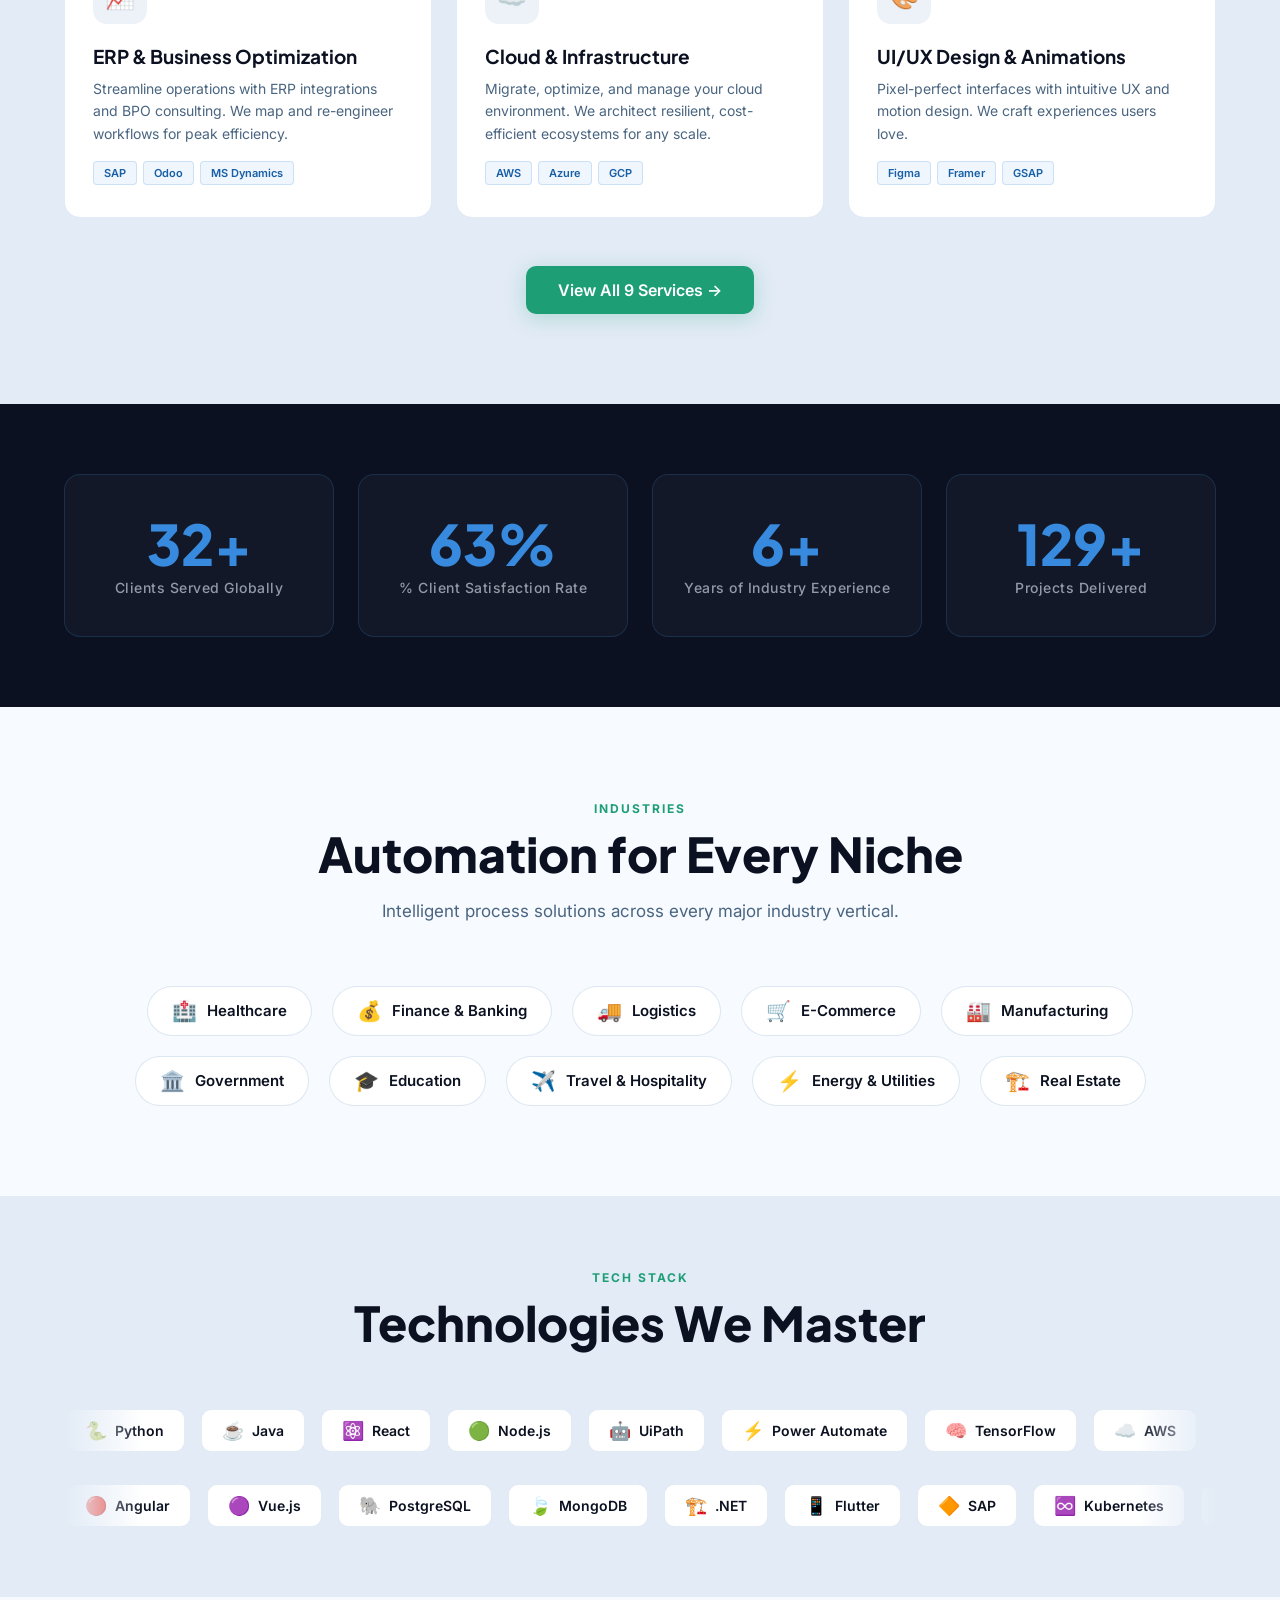
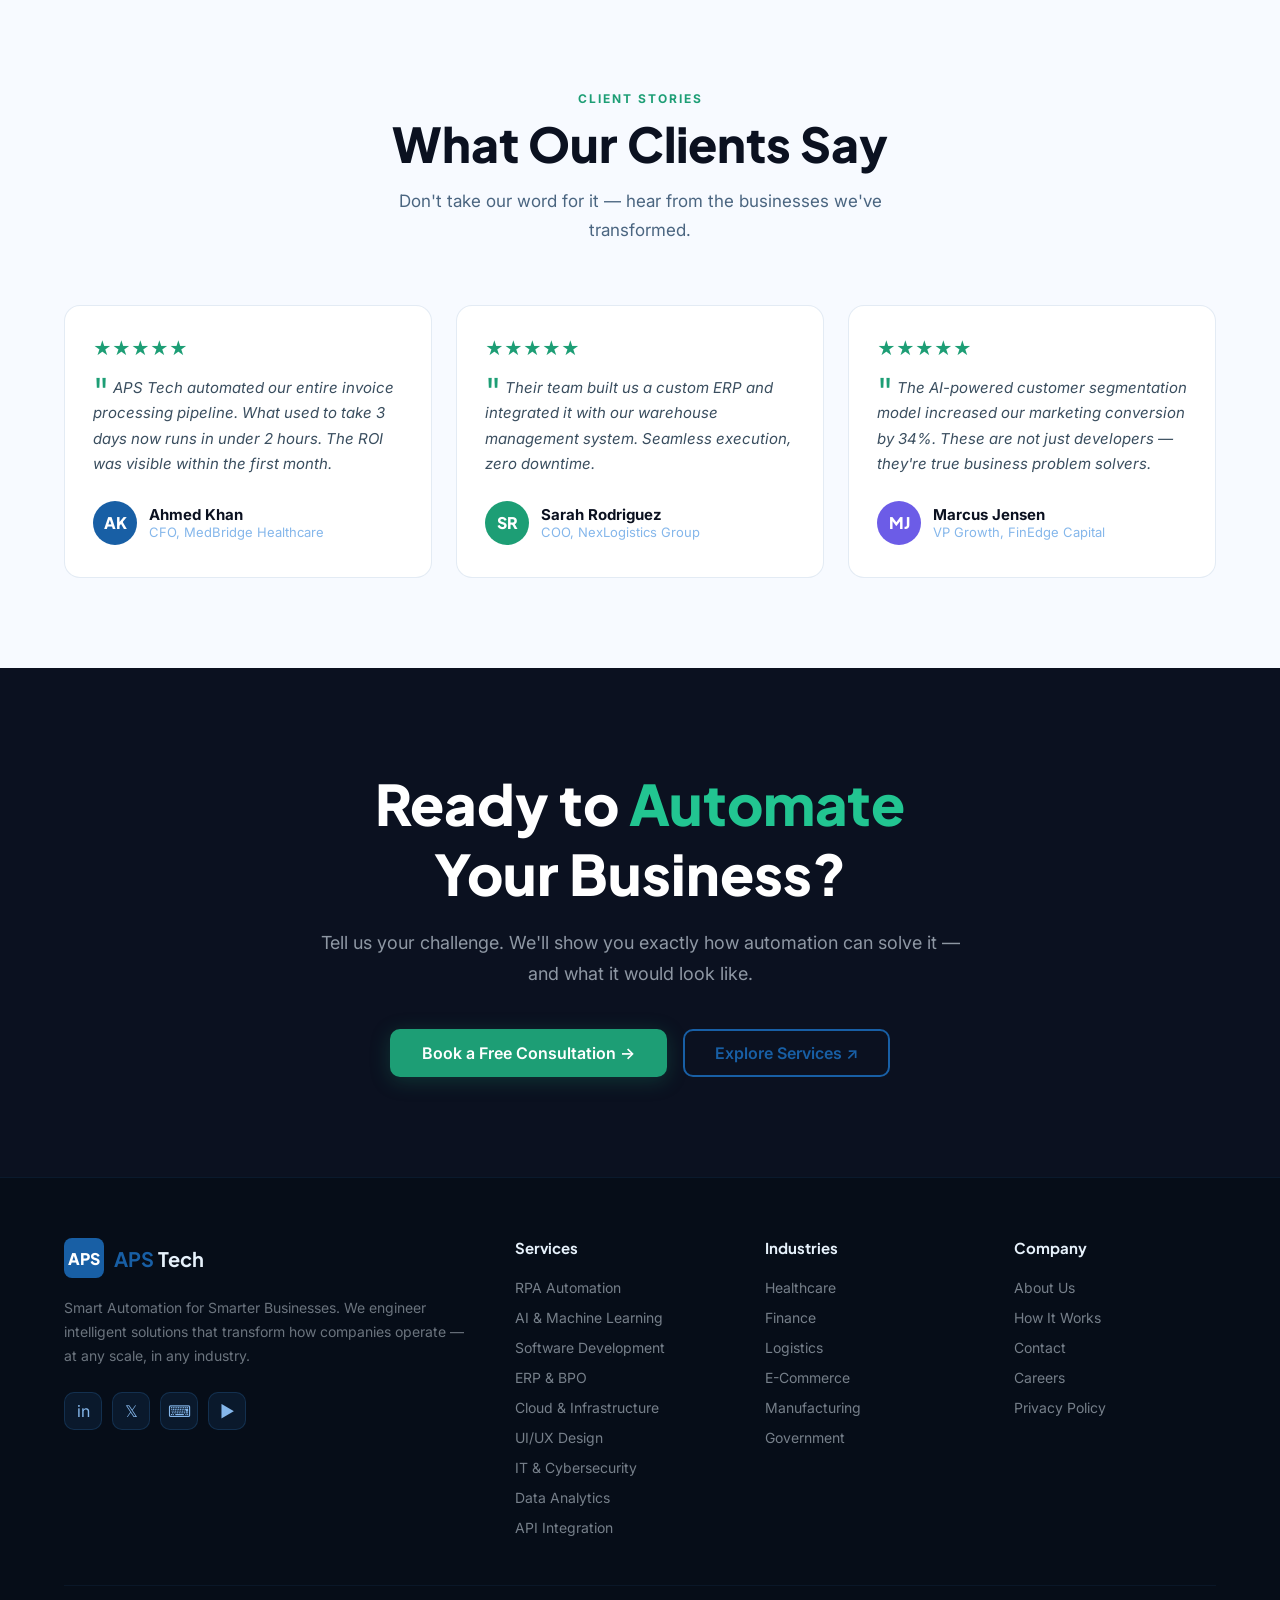
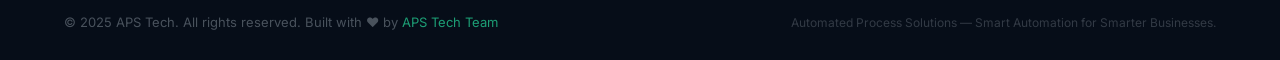
==== commit dfe2161b: "contat page absolute path" ====
--- a/index.html
+++ b/index.html
@@ -236,8 +236,8 @@
     <h1 class="hero-title">Automate.<br><span class="accent">Optimize.</span><br>Grow<span class="dot">.</span></h1>
     <p class="hero-sub">We build intelligent automation solutions that transform how businesses operate — from logistics to healthcare, finance to e-commerce.</p>
     <div class="hero-btns">
-      <a href="/pages/services.html" class="btn-primary">Our Services <span>→</span></a>
-      <a href="/pages/contact.html" class="btn-outline">Book a Call <span>↗</span></a>
+      <a href="pages/services.html" class="btn-primary">Our Services <span>→</span></a>
+      <a href="pages/contact.html" class="btn-outline">Book a Call <span>↗</span></a>
     </div>
   </div>
   <div class="hero-visual">
@@ -266,37 +266,37 @@
     <p class="section-sub">From intelligent automation to full-stack development — we engineer solutions that power tomorrow's enterprises.</p>
   </div>
   <div class="services-grid">
-    <a href="/pages/services.html#rpa" class="service-card reveal">
+    <a href="pages/services.html#rpa" class="service-card reveal">
       <div class="svc-icon">🤖</div>
       <h3>RPA — Robotic Process Automation</h3>
       <p>Automate repetitive business tasks with precision bots. Eliminate human error, reduce costs, free your team for strategic work.</p>
       <div class="svc-tools"><span class="svc-tool">UiPath</span><span class="svc-tool">Power Automate</span><span class="svc-tool">AA360</span></div>
     </a>
-    <a href="/pages/services.html#ai" class="service-card reveal">
+    <a href="pages/services.html#ai" class="service-card reveal">
       <div class="svc-icon">🧠</div>
       <h3>AI & Machine Learning Solutions</h3>
       <p>Deploy predictive models, NLP pipelines, and computer vision systems that make your business smarter.</p>
       <div class="svc-tools"><span class="svc-tool">Python</span><span class="svc-tool">TensorFlow</span><span class="svc-tool">OpenAI</span></div>
     </a>
-    <a href="/pages/services.html#software" class="service-card reveal">
+    <a href="pages/services.html#software" class="service-card reveal">
       <div class="svc-icon">💻</div>
       <h3>Custom Software Development</h3>
       <p>Tailor-made web, mobile, and enterprise applications built with scalable architecture and modern frameworks.</p>
       <div class="svc-tools"><span class="svc-tool">React</span><span class="svc-tool">Node.js</span><span class="svc-tool">Java</span></div>
     </a>
-    <a href="/pages/services.html#erp" class="service-card reveal">
+    <a href="pages/services.html#erp" class="service-card reveal">
       <div class="svc-icon">📈</div>
       <h3>ERP & Business Optimization</h3>
       <p>Streamline operations with ERP integrations and BPO consulting. We map and re-engineer workflows for peak efficiency.</p>
       <div class="svc-tools"><span class="svc-tool">SAP</span><span class="svc-tool">Odoo</span><span class="svc-tool">MS Dynamics</span></div>
     </a>
-    <a href="/pages/services.html#cloud" class="service-card reveal">
+    <a href="pages/services.html#cloud" class="service-card reveal">
       <div class="svc-icon">☁️</div>
       <h3>Cloud & Infrastructure</h3>
       <p>Migrate, optimize, and manage your cloud environment. We architect resilient, cost-efficient ecosystems for any scale.</p>
       <div class="svc-tools"><span class="svc-tool">AWS</span><span class="svc-tool">Azure</span><span class="svc-tool">GCP</span></div>
     </a>
-    <a href="/pages/services.html#uiux" class="service-card reveal">
+    <a href="pages/services.html#uiux" class="service-card reveal">
       <div class="svc-icon">🎨</div>
       <h3>UI/UX Design & Animations</h3>
       <p>Pixel-perfect interfaces with intuitive UX and motion design. We craft experiences users love.</p>
@@ -304,7 +304,7 @@
     </a>
   </div>
   <div class="view-all-wrap reveal">
-    <a href="/pages/services.html" class="btn-primary">View All 9 Services →</a>
+    <a href="pages/services.html" class="btn-primary">View All 9 Services →</a>
   </div>
 </section>
 
@@ -391,8 +391,8 @@
     <h2>Ready to <span>Automate</span> Your Business?</h2>
     <p>Tell us your challenge. We'll show you exactly how automation can solve it — and what it would look like.</p>
     <div class="cta-btns">
-      <a href="/pages/contact.html" class="btn-primary">Book a Free Consultation →</a>
-      <a href="/pages/services.html" class="btn-outline">Explore Services ↗</a>
+      <a href="pages/contact.html" class="btn-primary">Book a Free Consultation →</a>
+      <a href="pages/services.html" class="btn-outline">Explore Services ↗</a>
     </div>
   </div>
 </section>
--- a/assets/css/global.css
+++ b/assets/css/global.css
@@ -1,4 +1,4 @@
-@import url('https://fonts.googleapis.com/css2?family=Syne:wght@400;600;700;800&family=DM+Sans:wght@300;400;500;600&display=swap');
+@import url('https://fonts.googleapis.com/css2?family=Plus+Jakarta+Sans:wght@400;500;600;700;800&family=Inter:wght@300;400;500;600&display=swap');
 
 :root {
   --bg: #EFF4FB;
@@ -13,8 +13,8 @@
   --muted: #85B7EB;
   --dark-card: #0D1829;
   --card-border: rgba(55,138,221,0.25);
-  --font-head: 'Syne', sans-serif;
-  --font-body: 'DM Sans', sans-serif;
+  --font-head: 'Plus Jakarta Sans', sans-serif;
+  --font-body: 'Inter', sans-serif;
 }
 
 *, *::before, *::after { box-sizing: border-box; margin: 0; padding: 0; }
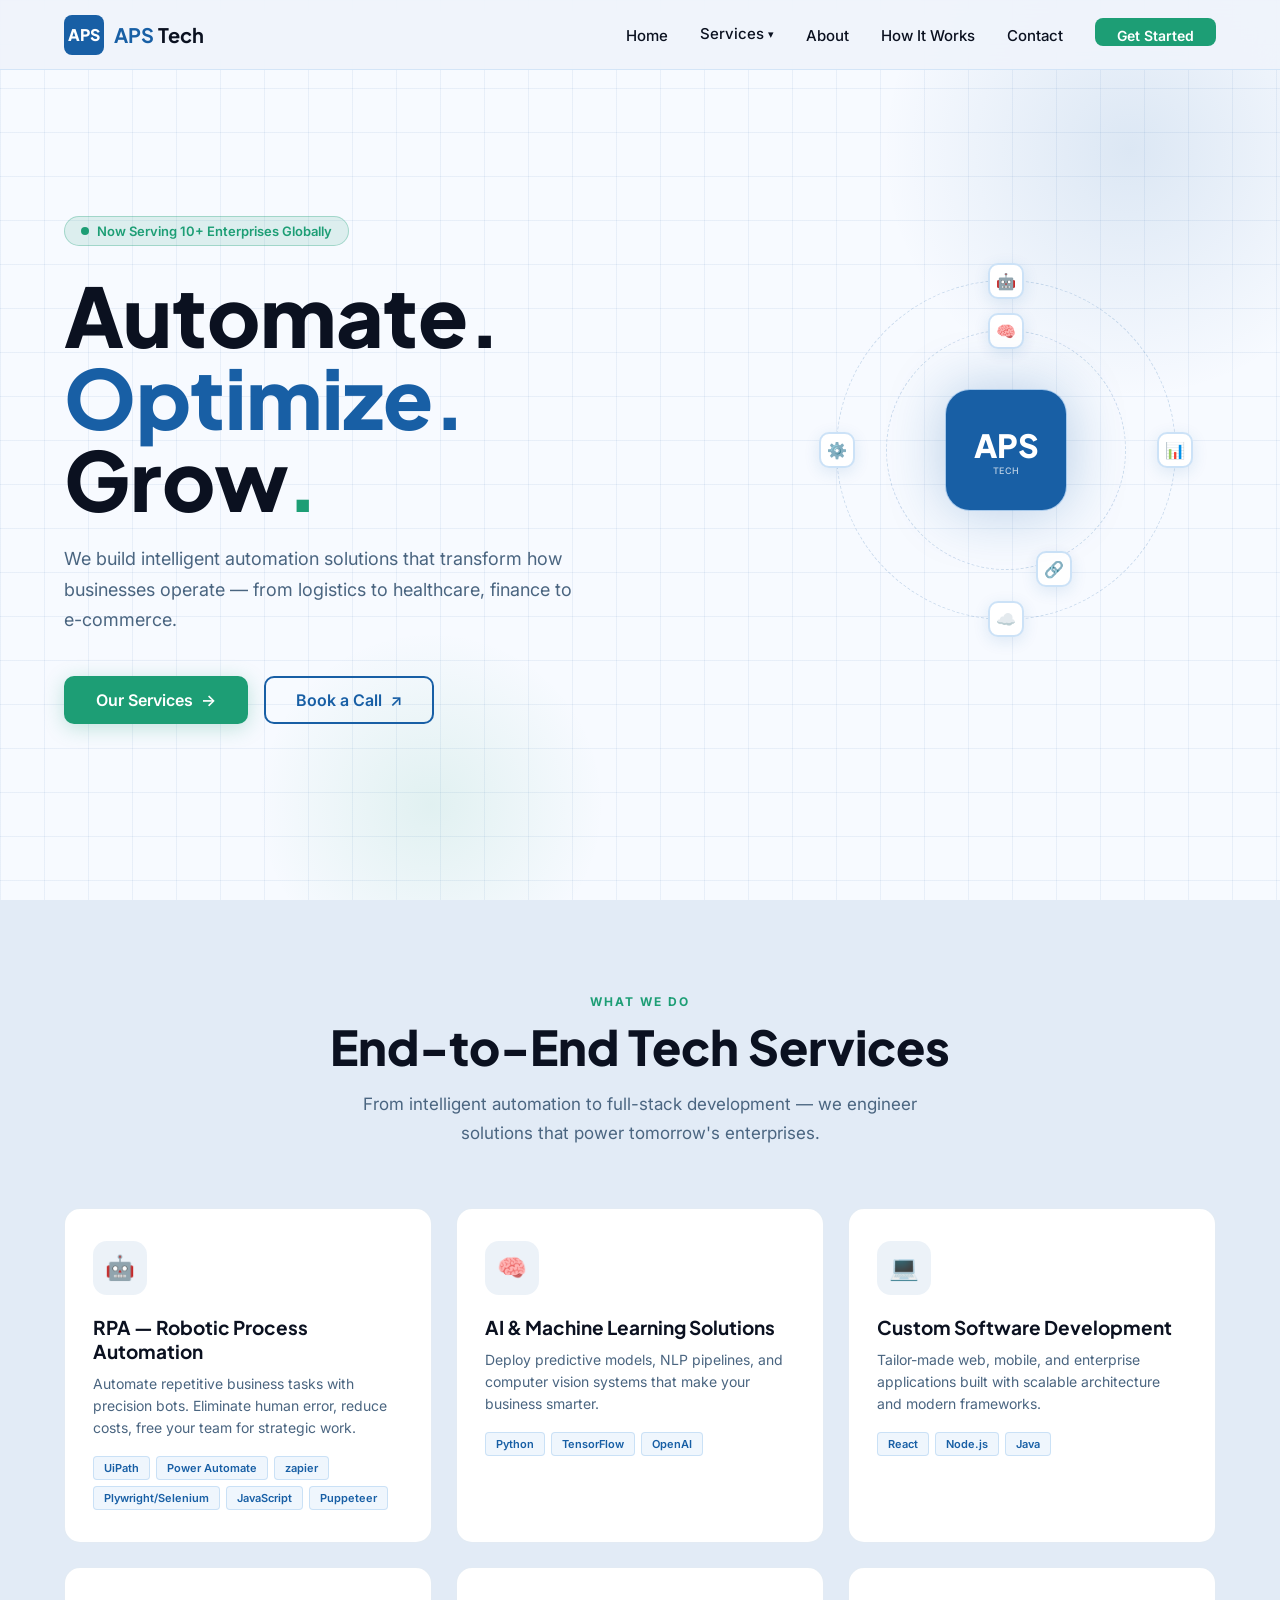
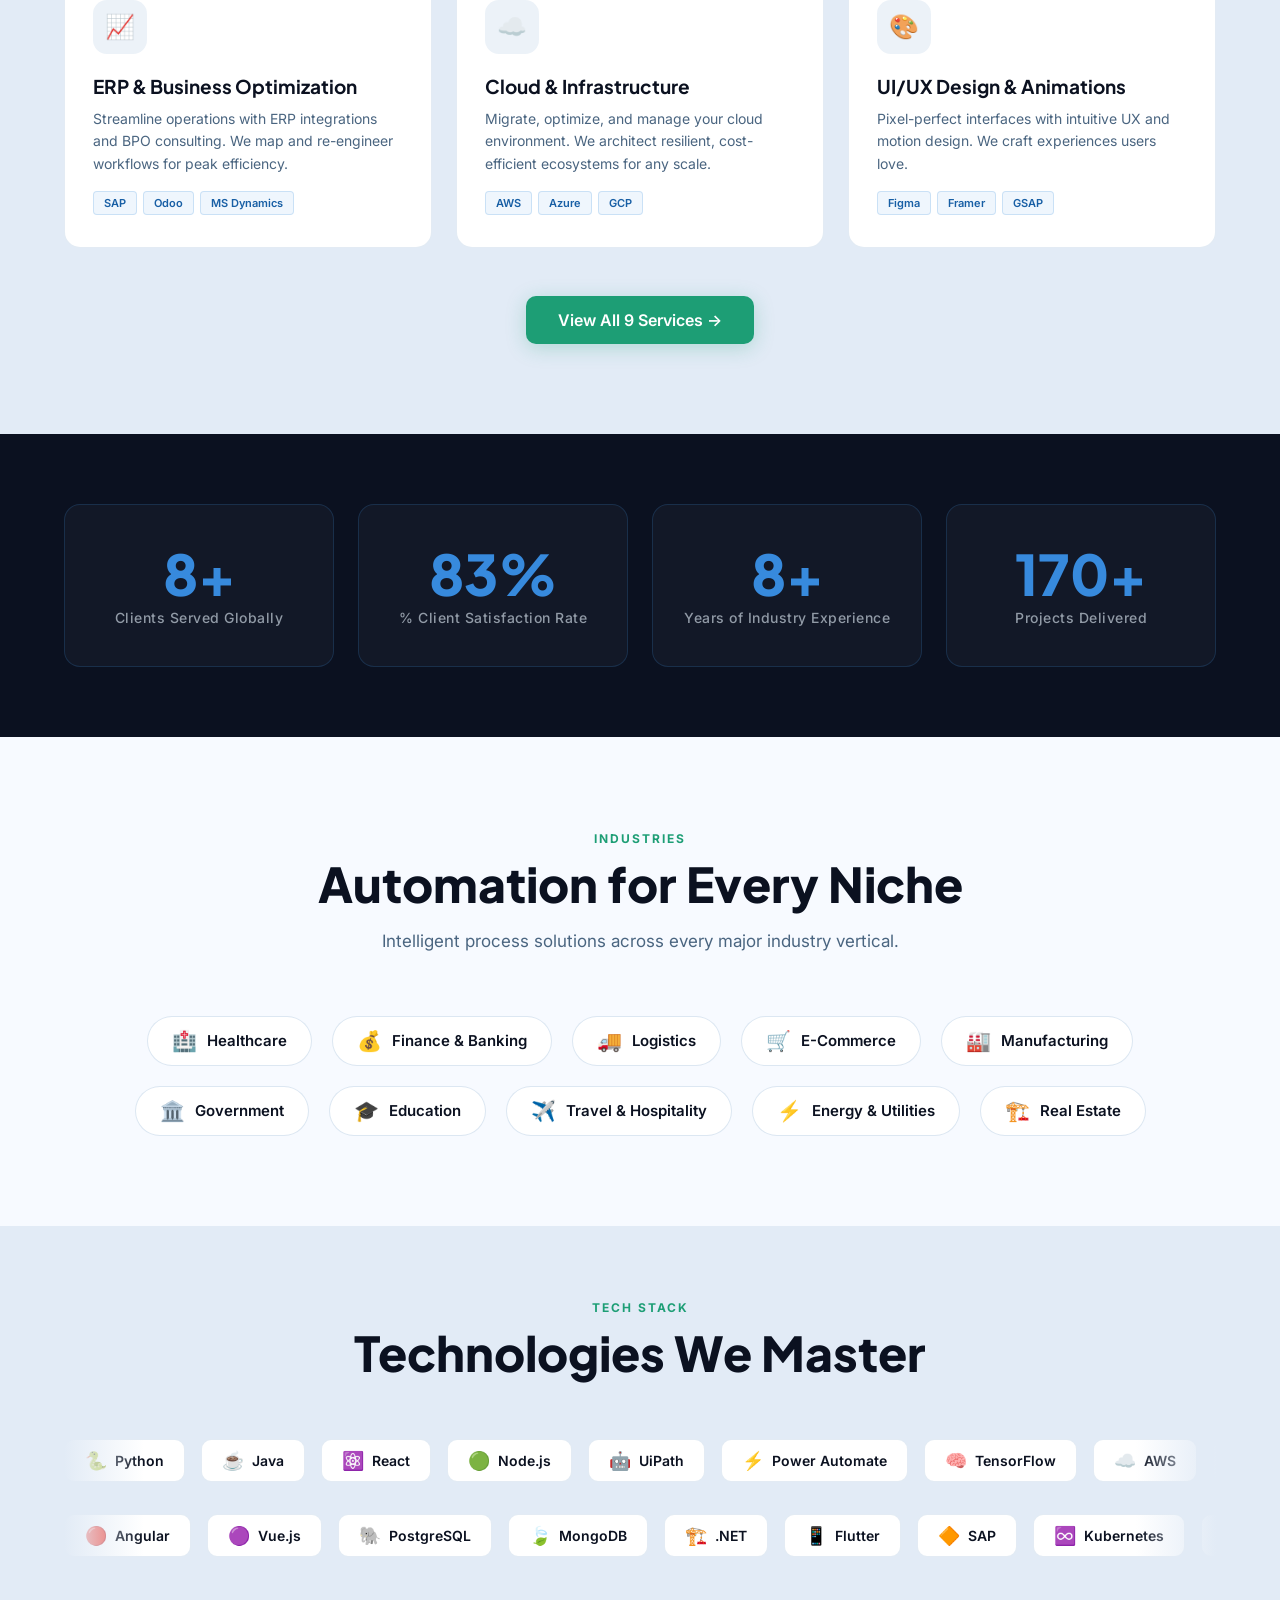
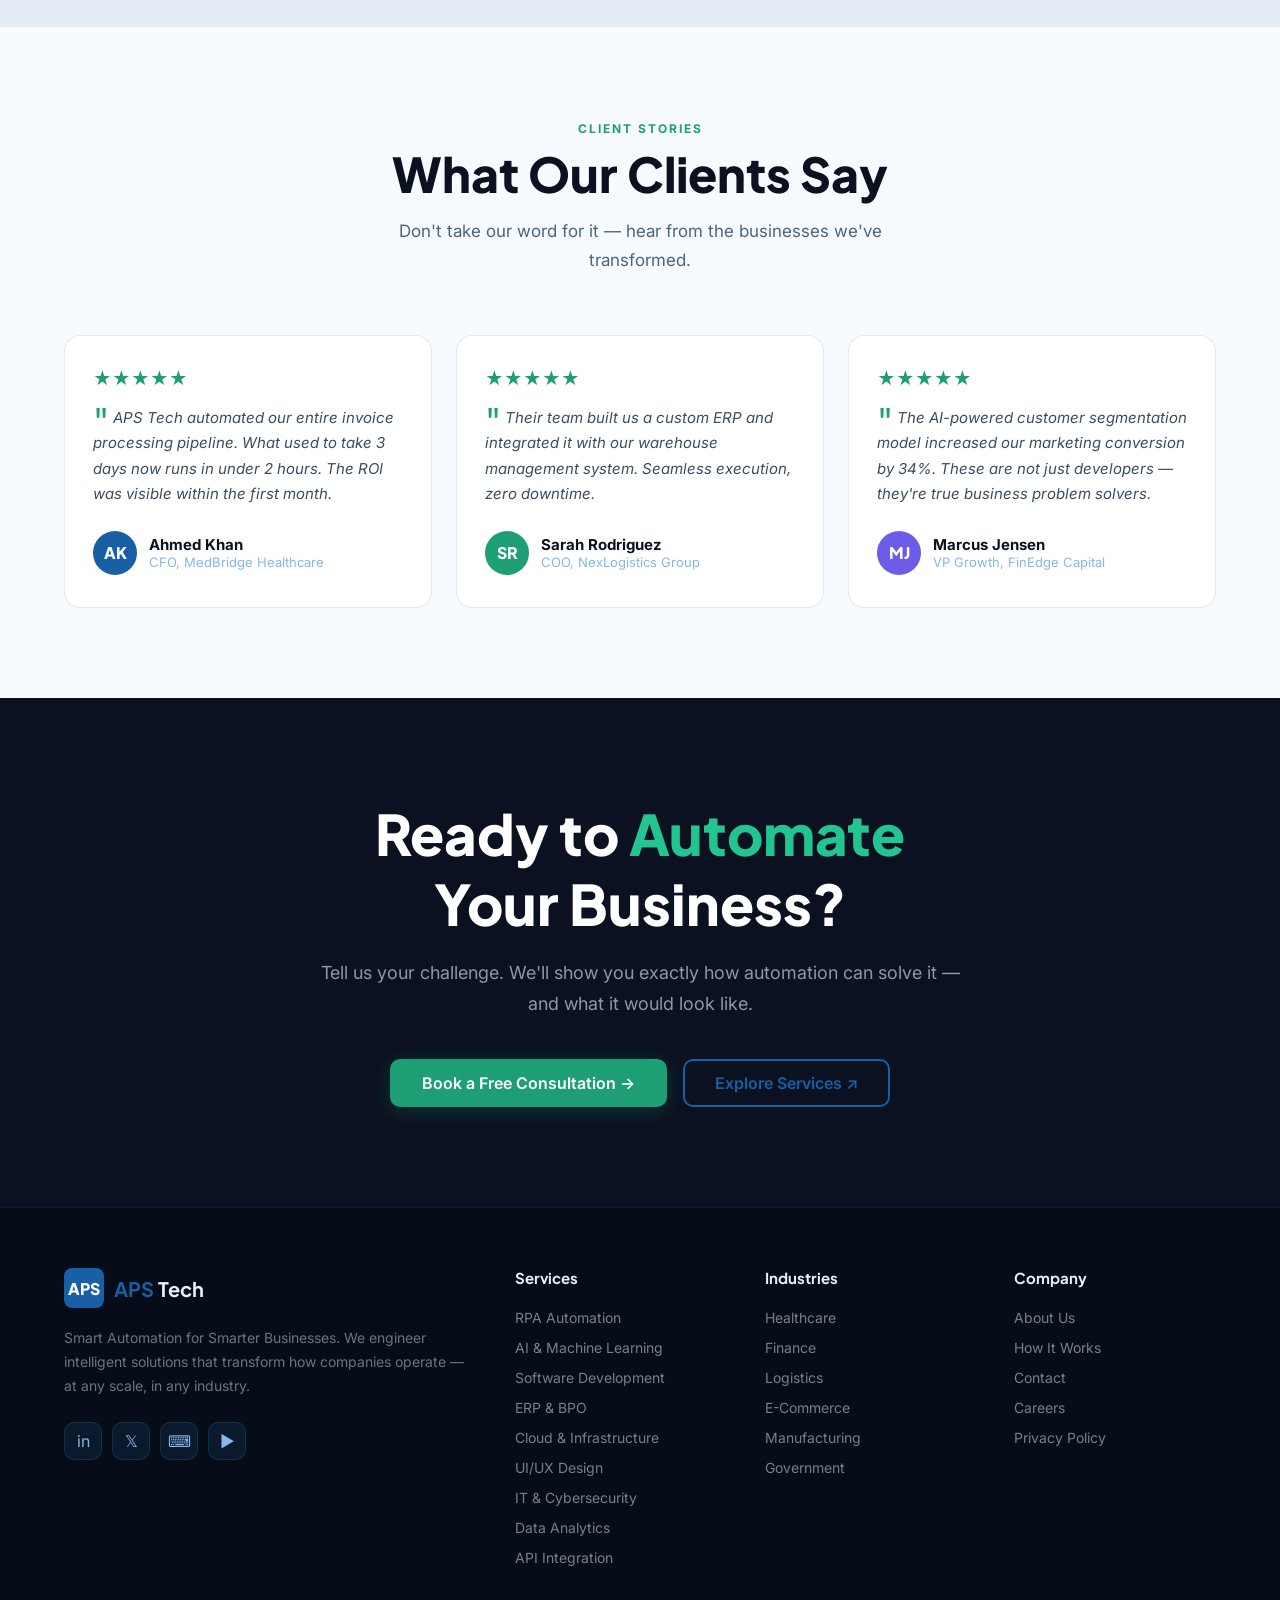
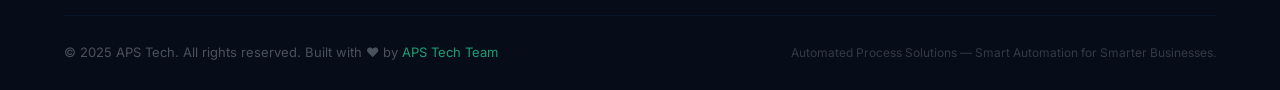
==== commit 36afa187: "home page section modify" ====
--- a/index.html
+++ b/index.html
@@ -232,7 +232,7 @@
   <div class="hero-glow"></div>
   <div class="hero-glow2"></div>
   <div class="hero-content">
-    <div class="hero-badge">Now Serving 50+ Enterprises Globally</div>
+    <div class="hero-badge">Now Serving 10+ Enterprises Globally</div>
     <h1 class="hero-title">Automate.<br><span class="accent">Optimize.</span><br>Grow<span class="dot">.</span></h1>
     <p class="hero-sub">We build intelligent automation solutions that transform how businesses operate — from logistics to healthcare, finance to e-commerce.</p>
     <div class="hero-btns">
@@ -270,7 +270,7 @@
       <div class="svc-icon">🤖</div>
       <h3>RPA — Robotic Process Automation</h3>
       <p>Automate repetitive business tasks with precision bots. Eliminate human error, reduce costs, free your team for strategic work.</p>
-      <div class="svc-tools"><span class="svc-tool">UiPath</span><span class="svc-tool">Power Automate</span><span class="svc-tool">AA360</span></div>
+      <div class="svc-tools"><span class="svc-tool">UiPath</span><span class="svc-tool">Power Automate</span><span class="svc-tool">zapier</span><span class="svc-tool">Plywright/Selenium</span><span class="svc-tool">JavaScript</span><span class="svc-tool">Puppeteer</span></div>
     </a>
     <a href="pages/services.html#ai" class="service-card reveal">
       <div class="svc-icon">🧠</div>
@@ -311,7 +311,7 @@
 <!-- STATS -->
 <section id="stats">
   <div class="stats-grid">
-    <div class="stat-box reveal"><div class="stat-num" data-target="50">0</div><div class="stat-label">Clients Served Globally</div></div>
+    <div class="stat-box reveal"><div class="stat-num" data-target="10">0</div><div class="stat-label">Clients Served Globally</div></div>
     <div class="stat-box reveal"><div class="stat-num" data-target="98">0</div><div class="stat-label">% Client Satisfaction Rate</div></div>
     <div class="stat-box reveal"><div class="stat-num" data-target="10">0</div><div class="stat-label">Years of Industry Experience</div></div>
     <div class="stat-box reveal"><div class="stat-num" data-target="200">0</div><div class="stat-label">Projects Delivered</div></div>
